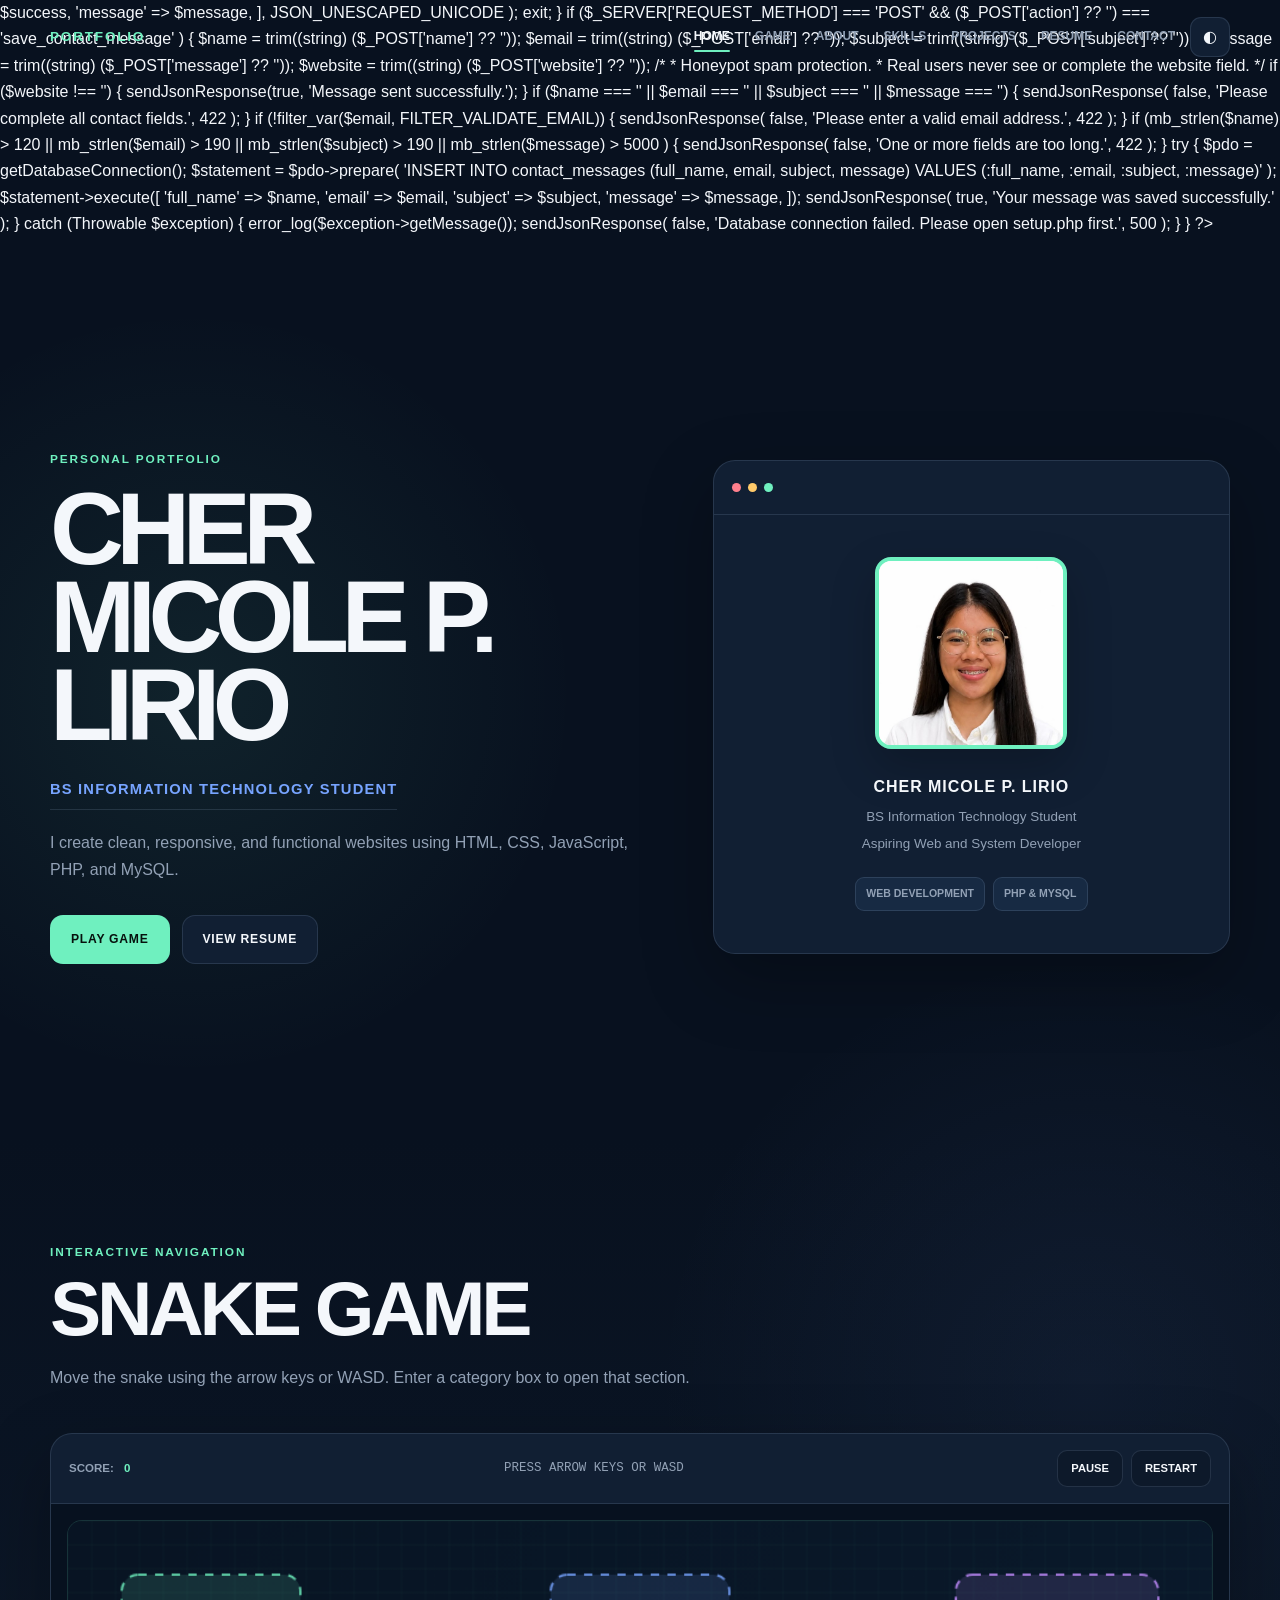
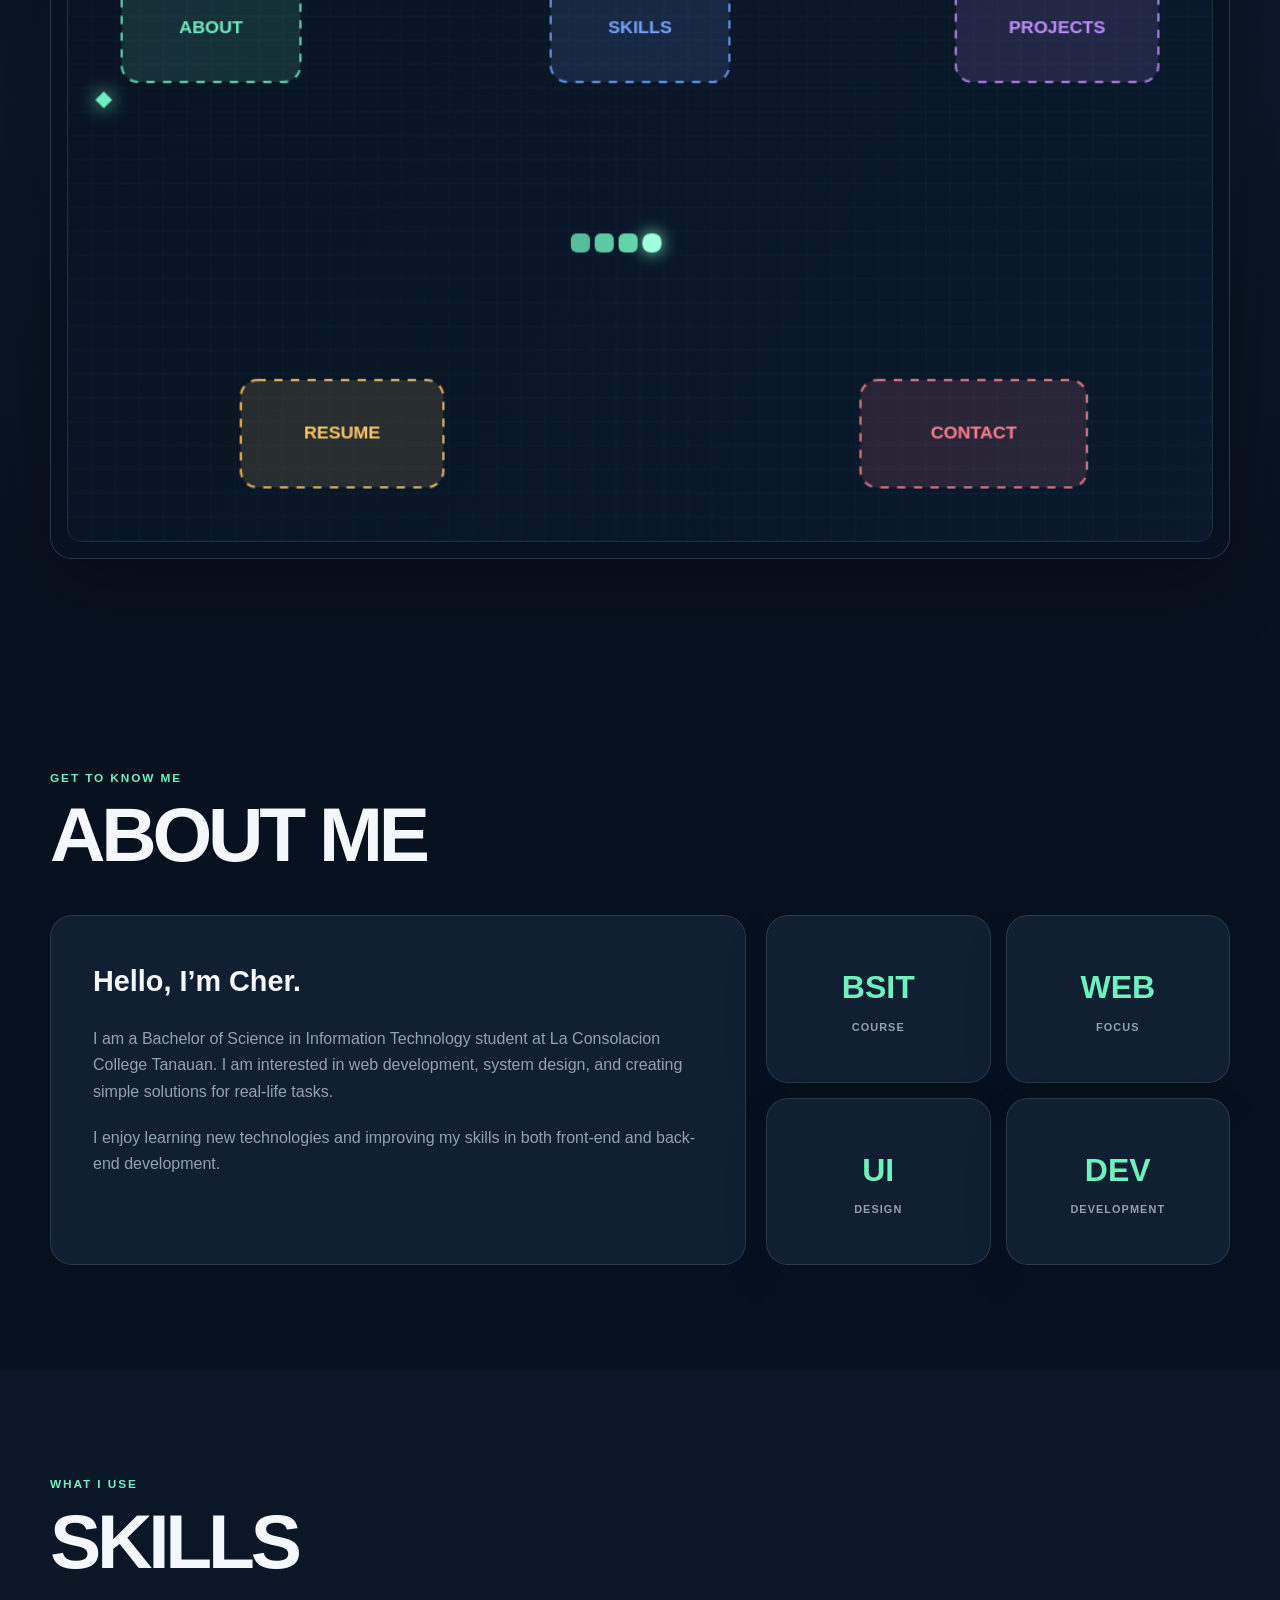
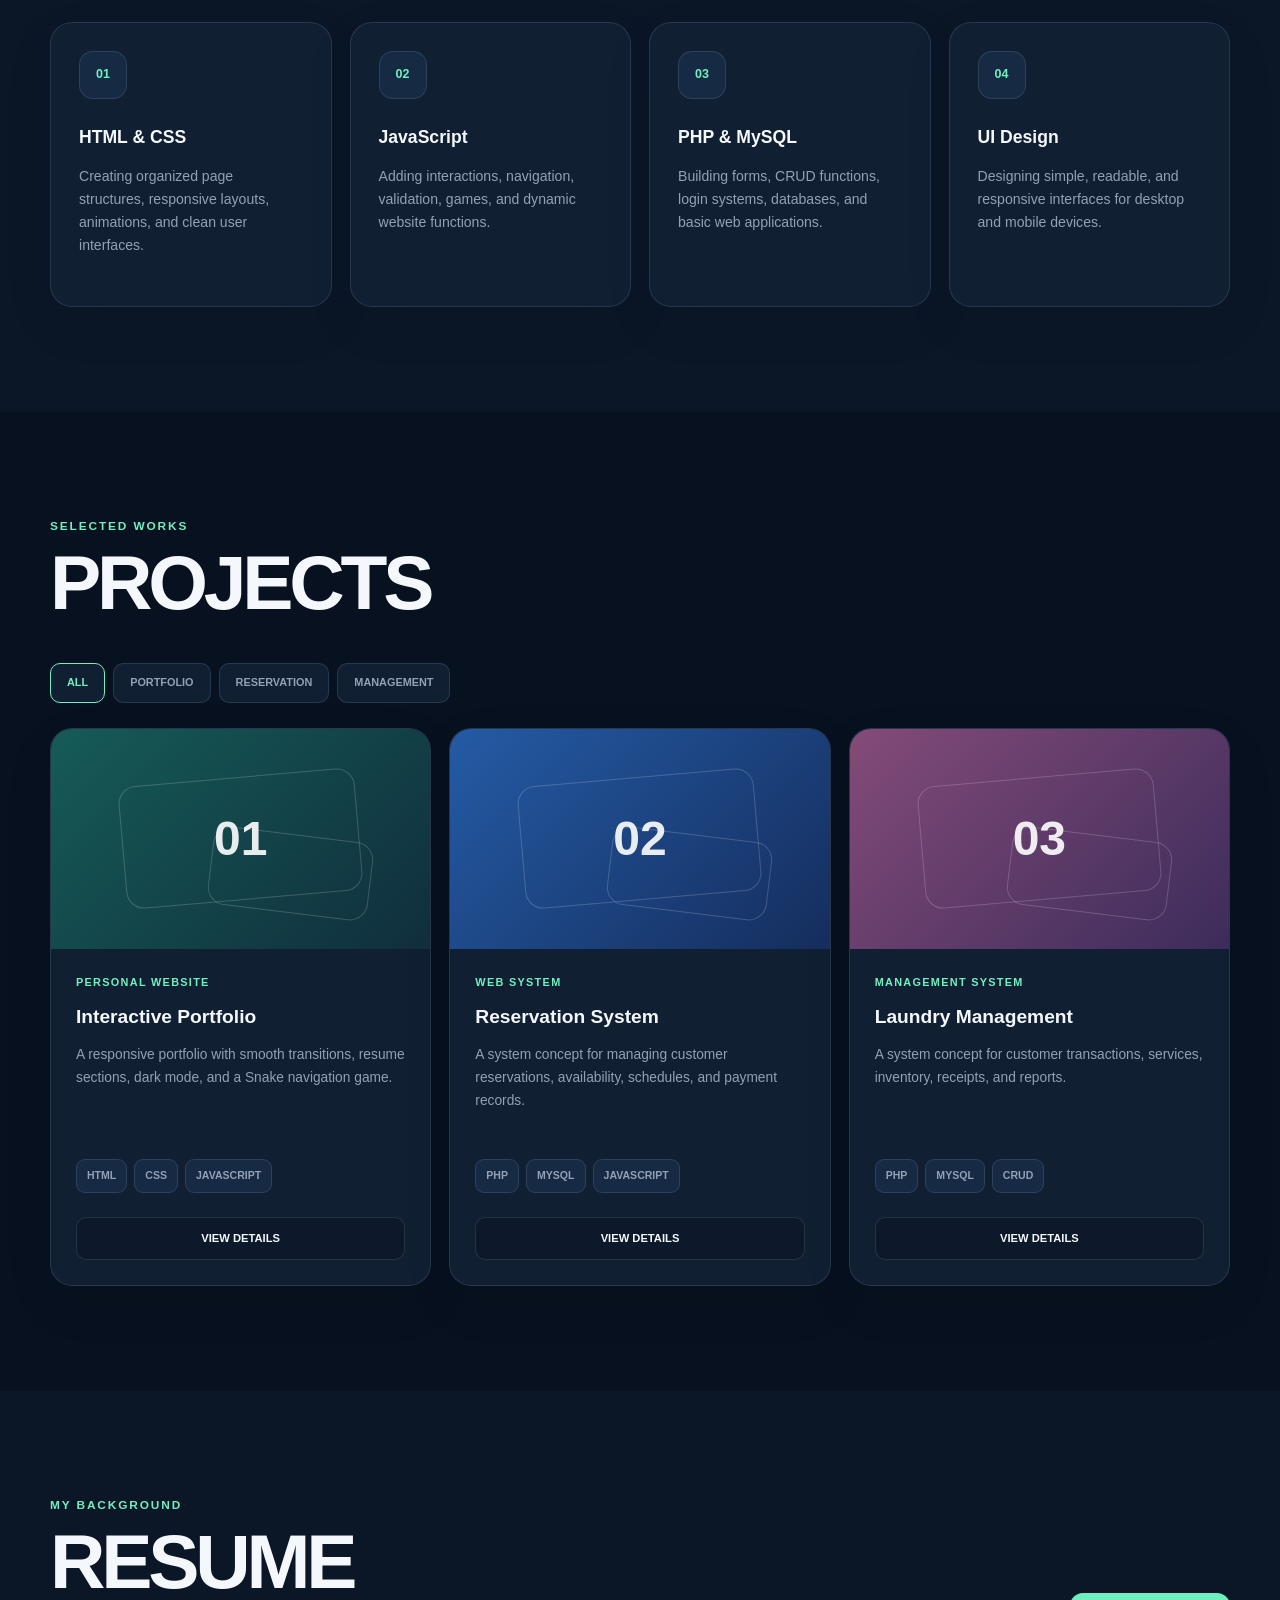
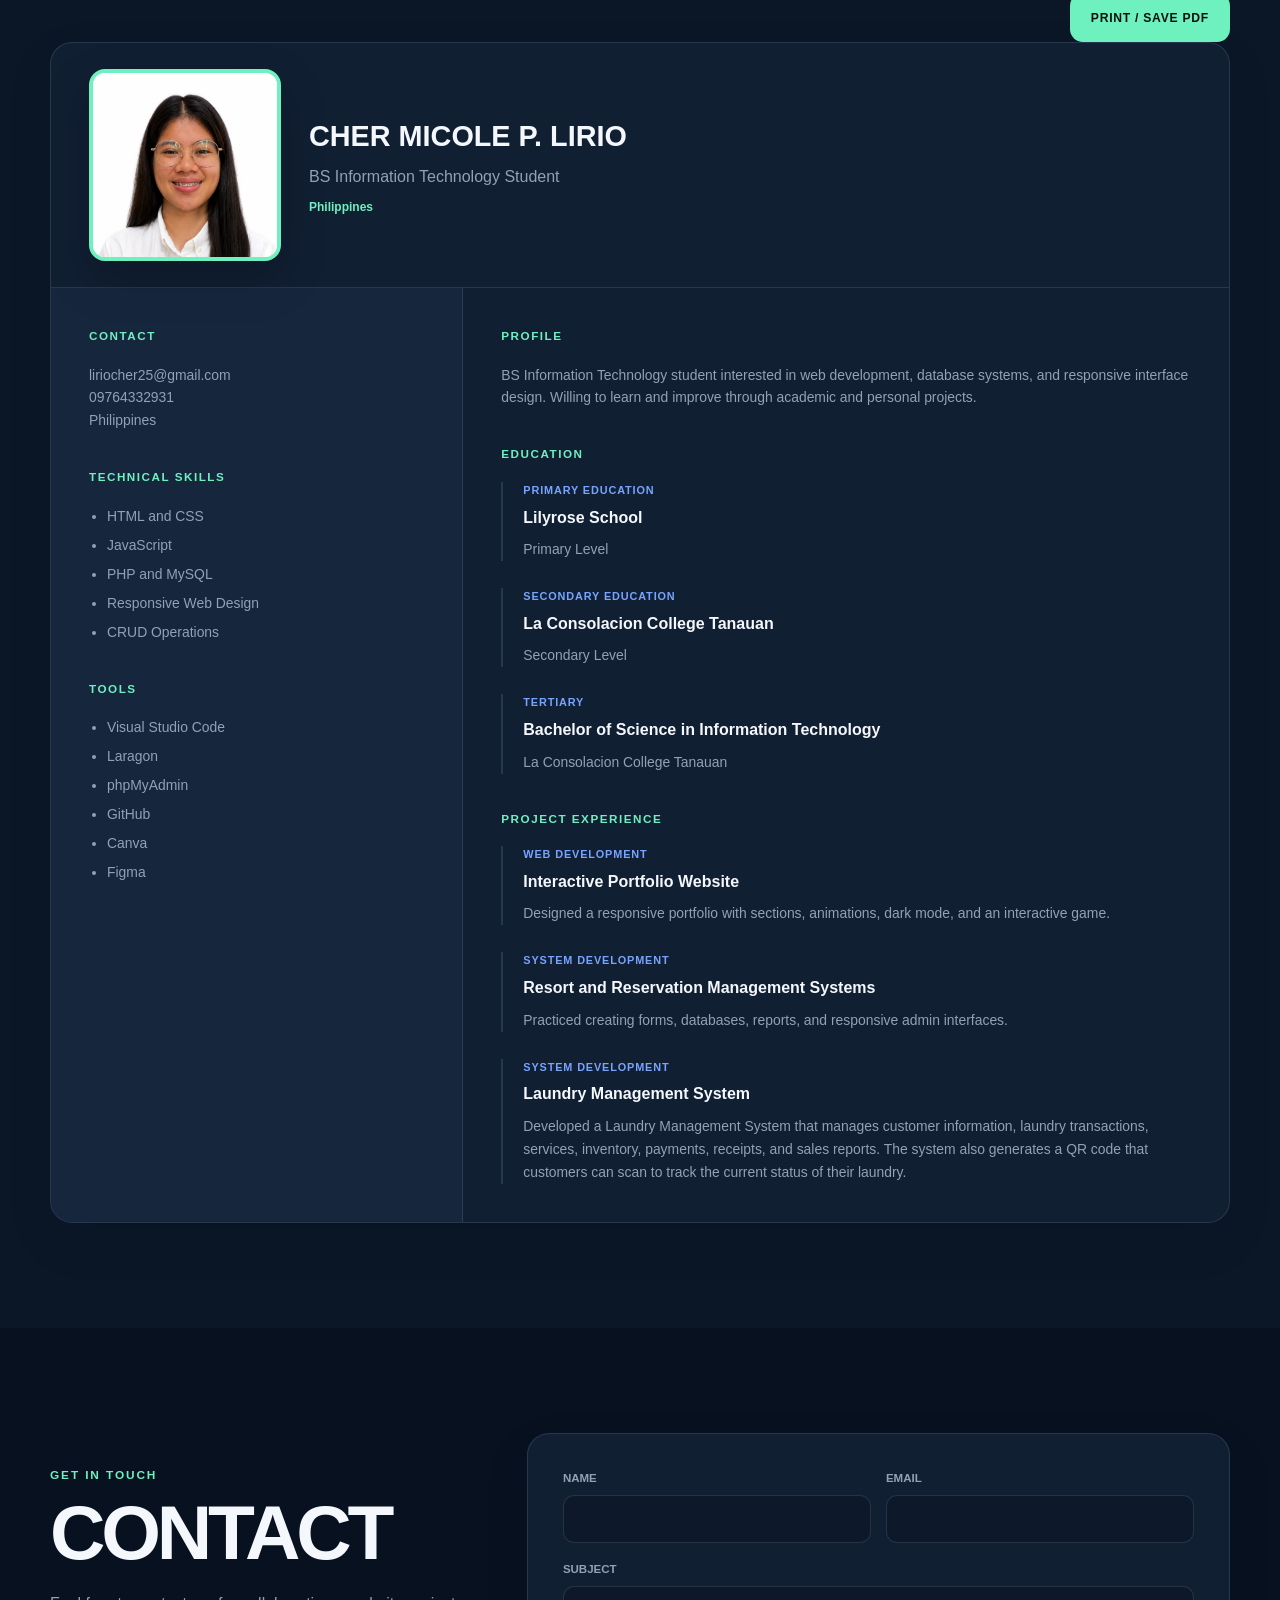
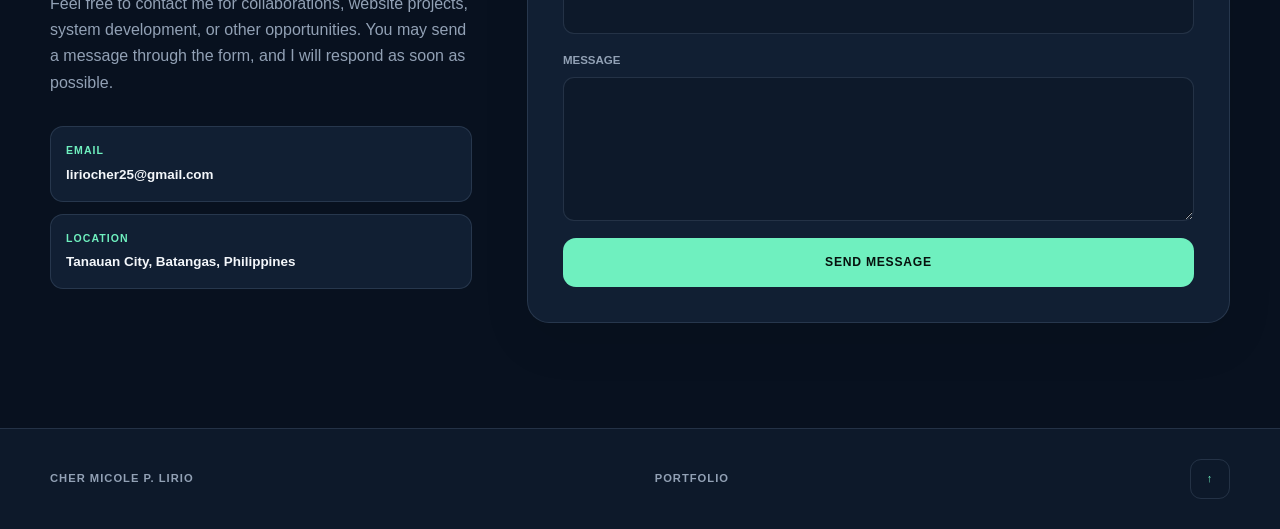
==== cher_portfolio_laragon_database/index.html @ 3a201e24 "Rename index.php to index.html" ====
<?php
declare(strict_types=1);

require_once __DIR__ . '/db.php';

function sendJsonResponse(
    bool $success,
    string $message,
    int $statusCode = 200
): never {
    http_response_code($statusCode);
    header('Content-Type: application/json; charset=utf-8');

    echo json_encode(
        [
            'success' => $success,
            'message' => $message,
        ],
        JSON_UNESCAPED_UNICODE
    );

    exit;
}

if ($_SERVER['REQUEST_METHOD'] === 'POST'
    && ($_POST['action'] ?? '') === 'save_contact_message'
) {
    $name = trim((string) ($_POST['name'] ?? ''));
    $email = trim((string) ($_POST['email'] ?? ''));
    $subject = trim((string) ($_POST['subject'] ?? ''));
    $message = trim((string) ($_POST['message'] ?? ''));
    $website = trim((string) ($_POST['website'] ?? ''));

    /*
     * Honeypot spam protection.
     * Real users never see or complete the website field.
     */
    if ($website !== '') {
        sendJsonResponse(true, 'Message sent successfully.');
    }

    if ($name === '' || $email === '' || $subject === '' || $message === '') {
        sendJsonResponse(
            false,
            'Please complete all contact fields.',
            422
        );
    }

    if (!filter_var($email, FILTER_VALIDATE_EMAIL)) {
        sendJsonResponse(
            false,
            'Please enter a valid email address.',
            422
        );
    }

    if (mb_strlen($name) > 120
        || mb_strlen($email) > 190
        || mb_strlen($subject) > 190
        || mb_strlen($message) > 5000
    ) {
        sendJsonResponse(
            false,
            'One or more fields are too long.',
            422
        );
    }

    try {
        $pdo = getDatabaseConnection();

        $statement = $pdo->prepare(
            'INSERT INTO contact_messages
                (full_name, email, subject, message)
             VALUES
                (:full_name, :email, :subject, :message)'
        );

        $statement->execute([
            'full_name' => $name,
            'email'     => $email,
            'subject'   => $subject,
            'message'   => $message,
        ]);

        sendJsonResponse(
            true,
            'Your message was saved successfully.'
        );
    } catch (Throwable $exception) {
        error_log($exception->getMessage());

        sendJsonResponse(
            false,
            'Database connection failed. Please open setup.php first.',
            500
        );
    }
}
?>
<!DOCTYPE html>
<html lang="en">
<head>
    <meta charset="UTF-8">
    <meta name="viewport" content="width=device-width, initial-scale=1.0">
    <meta name="description" content="Portfolio of Cher Micole P. Lirio, BS Information Technology student.">
    <title>Cher Micole P. Lirio | Portfolio</title>

    <link rel="stylesheet" href="style.css">
    <script src="script.js" defer></script>

    <style>
        /* =====================================================
           RESUME PREVIEW MODAL AND ONE-PAGE PDF PRINTING
           Added without removing the user's existing design.
           ===================================================== */

        .resume-pdf-modal {
            position: fixed;
            z-index: 99999;
            inset: 0;
            display: grid;
            padding: 20px;
            place-items: center;
            opacity: 0;
            visibility: hidden;
            pointer-events: none;
            transition: opacity 0.25s ease, visibility 0.25s ease;
        }

        .resume-pdf-modal.open {
            opacity: 1;
            visibility: visible;
            pointer-events: auto;
        }

        .resume-pdf-backdrop {
            position: absolute;
            inset: 0;
            background: rgba(2, 8, 15, 0.86);
            backdrop-filter: blur(12px);
        }

        .resume-pdf-dialog {
            position: relative;
            z-index: 1;
            display: grid;
            width: min(1180px, 100%);
            max-height: calc(100vh - 40px);
            overflow: hidden;
            border: 1px solid var(--border, rgba(165, 193, 224, 0.15));
            border-radius: 24px;
            background: var(--background-two, #0d192a);
            box-shadow: 0 30px 90px rgba(0, 0, 0, 0.42);
            grid-template-rows: auto 1fr;
        }

        .resume-pdf-toolbar {
            display: flex;
            align-items: center;
            justify-content: space-between;
            gap: 24px;
            padding: 20px 22px;
            border-bottom: 1px solid var(--border, rgba(165, 193, 224, 0.15));
            background: var(--card, #111f33);
        }

        .resume-pdf-toolbar h2 {
            margin: 4px 0 0;
            font-size: 1.35rem;
            letter-spacing: -0.03em;
        }

        .resume-pdf-toolbar-description {
            display: block;
            margin-top: 5px;
            color: var(--muted, #92a1b5);
            font-size: 0.78rem;
        }

        .resume-pdf-actions {
            display: flex;
            flex: 0 0 auto;
            gap: 10px;
        }

        .resume-pdf-actions .button {
            width: auto;
        }

        .resume-pdf-scroll {
            overflow: auto;
            padding: 30px;
            background:
                linear-gradient(rgba(20, 32, 48, 0.06) 1px, transparent 1px),
                linear-gradient(90deg, rgba(20, 32, 48, 0.06) 1px, transparent 1px),
                #cfd4db;
            background-size: 22px 22px;
        }

        .resume-pdf-paper {
            width: min(100%, 210mm);
            min-height: 297mm;
            margin: 0 auto;
            background: #ffffff;
            box-shadow: 0 25px 75px rgba(0, 0, 0, 0.27);
        }

        /* Styled A4 resume inside the modal */
        .resume-pdf-paper .resume-template {
            width: 100%;
            min-height: 297mm;
            overflow: hidden;
            border: 0;
            border-radius: 0;
            background: #ffffff;
            color: #172033;
            box-shadow: none;
        }

        .resume-pdf-paper .resume-template,
        .resume-pdf-paper .resume-template * {
            box-sizing: border-box;
        }

        .resume-pdf-paper .resume-top {
            background:
                linear-gradient(110deg, rgba(19, 132, 95, 0.11), transparent 62%),
                #ffffff;
        }

        .resume-pdf-paper .resume-top h3,
        .resume-pdf-paper .resume-item h5 {
            color: #172033;
        }

        .resume-pdf-paper .resume-top p,
        .resume-pdf-paper .resume-block p,
        .resume-pdf-paper .resume-block li {
            color: #526176;
        }

        .resume-pdf-paper .resume-top span,
        .resume-pdf-paper .resume-block h4 {
            color: #117755;
        }

        .resume-pdf-paper .resume-label {
            color: #356ed2 !important;
        }

        .resume-pdf-paper .resume-columns > aside {
            background: #eef4f1;
        }

        .resume-pdf-paper .resume-photo {
            border-color: #15966c;
        }

        @media (max-width: 760px) {
            .resume-pdf-modal {
                padding: 10px;
            }

            .resume-pdf-dialog {
                max-height: calc(100vh - 20px);
                border-radius: 17px;
            }

            .resume-pdf-toolbar {
                align-items: stretch;
                flex-direction: column;
                padding: 17px;
            }

            .resume-pdf-actions {
                display: grid;
                grid-template-columns: 1fr;
            }

            .resume-pdf-actions .button {
                width: 100%;
            }

            .resume-pdf-scroll {
                padding: 12px;
            }

            .resume-pdf-paper {
                width: 210mm;
                transform: scale(0.55);
                transform-origin: top left;
                margin-bottom: calc(-297mm * 0.45);
            }
        }

        /* Chrome/Edge PDF page setup */
        @page {
            size: A4 portrait;
            margin: 0;
        }

        @media print {
            html,
            body {
                width: 210mm !important;
                height: 297mm !important;
                min-height: 297mm !important;
                margin: 0 !important;
                padding: 0 !important;
                overflow: hidden !important;
                background: #ffffff !important;
            }

            body {
                -webkit-print-color-adjust: exact !important;
                print-color-adjust: exact !important;
            }

            /*
             * display:none removes the website from the print layout.
             * This prevents the previous 9 blank pages.
             */
            body > *:not(#resumePdfModal) {
                display: none !important;
            }

            #resumePdfModal,
            #resumePdfModal * {
                visibility: visible !important;
            }

            #resumePdfModal {
                position: static !important;
                display: block !important;
                width: 210mm !important;
                height: 297mm !important;
                margin: 0 !important;
                padding: 0 !important;
                opacity: 1 !important;
                visibility: visible !important;
                pointer-events: auto !important;
                background: #ffffff !important;
            }

            .resume-pdf-backdrop,
            .resume-pdf-toolbar {
                display: none !important;
            }

            .resume-pdf-dialog,
            .resume-pdf-scroll,
            .resume-pdf-paper {
                position: static !important;
                display: block !important;
                width: 210mm !important;
                min-width: 210mm !important;
                max-width: 210mm !important;
                height: 297mm !important;
                min-height: 297mm !important;
                max-height: 297mm !important;
                margin: 0 !important;
                padding: 0 !important;
                overflow: hidden !important;
                border: 0 !important;
                border-radius: 0 !important;
                background: #ffffff !important;
                box-shadow: none !important;
                transform: none !important;
            }

            #resumePdfPaper .resume-template {
                display: block !important;
                width: 210mm !important;
                height: 297mm !important;
                min-height: 297mm !important;
                margin: 0 !important;
                padding: 0 !important;
                overflow: hidden !important;
                border: 0 !important;
                border-radius: 0 !important;
                background: #ffffff !important;
                color: #172033 !important;
                box-shadow: none !important;
                page-break-after: avoid !important;
                page-break-before: avoid !important;
                page-break-inside: avoid !important;
                break-after: avoid-page !important;
                break-before: avoid-page !important;
                break-inside: avoid-page !important;
            }

            #resumePdfPaper .resume-top {
                min-height: 54mm !important;
                gap: 7mm !important;
                padding: 6mm 8mm !important;
                border-bottom: 1px solid #d9e0e7 !important;
                background:
                    linear-gradient(110deg, rgba(19, 132, 95, 0.11), transparent 62%),
                    #ffffff !important;
                page-break-inside: avoid !important;
                break-inside: avoid-page !important;
            }

            #resumePdfPaper .resume-photo {
                width: 2in !important;
                height: 2in !important;
                min-width: 2in !important;
                min-height: 2in !important;
                max-width: 2in !important;
                max-height: 2in !important;
                overflow: hidden !important;
                border: 2px solid #15966c !important;
                border-radius: 4mm !important;
                box-shadow: none !important;
            }

            #resumePdfPaper .resume-photo img {
                display: block !important;
                width: 100% !important;
                height: 100% !important;
                object-fit: cover !important;
                object-position: center !important;
            }

            #resumePdfPaper .resume-top h3 {
                margin: 0 !important;
                color: #172033 !important;
                font-size: 17pt !important;
                line-height: 1.05 !important;
            }

            #resumePdfPaper .resume-top p {
                margin-top: 1.5mm !important;
                color: #526176 !important;
                font-size: 9pt !important;
                line-height: 1.25 !important;
            }

            #resumePdfPaper .resume-top span {
                margin-top: 1.5mm !important;
                color: #117755 !important;
                font-size: 7.5pt !important;
            }

            #resumePdfPaper .resume-columns {
                display: grid !important;
                height: 243mm !important;
                grid-template-columns: 34% 66% !important;
                page-break-inside: avoid !important;
                break-inside: avoid-page !important;
            }

            #resumePdfPaper .resume-columns > aside,
            #resumePdfPaper .resume-main {
                height: 243mm !important;
                padding: 5.5mm !important;
                overflow: hidden !important;
            }

            #resumePdfPaper .resume-columns > aside {
                border-right: 1px solid #d9e0e7 !important;
                background: #eef4f1 !important;
            }

            #resumePdfPaper .resume-block {
                margin: 0 !important;
                page-break-inside: avoid !important;
                break-inside: avoid-page !important;
            }

            #resumePdfPaper .resume-block + .resume-block {
                margin-top: 4.2mm !important;
            }

            #resumePdfPaper .resume-block h4 {
                margin: 0 0 2mm !important;
                color: #117755 !important;
                font-size: 7.4pt !important;
                line-height: 1.1 !important;
                letter-spacing: 0.10em !important;
            }

            #resumePdfPaper .resume-block p,
            #resumePdfPaper .resume-block li {
                color: #526176 !important;
                font-size: 7.4pt !important;
                line-height: 1.28 !important;
            }

            #resumePdfPaper .resume-block ul {
                margin: 0 !important;
                padding-left: 4mm !important;
            }

            #resumePdfPaper .resume-block li + li {
                margin-top: 0.7mm !important;
            }

            #resumePdfPaper .resume-item {
                margin: 0 !important;
                padding-left: 3.5mm !important;
                border-left: 1.5px solid #cfd7df !important;
                page-break-inside: avoid !important;
                break-inside: avoid-page !important;
            }

            #resumePdfPaper .resume-item + .resume-item {
                margin-top: 2.7mm !important;
            }

            #resumePdfPaper .resume-label {
                margin: 0 !important;
                color: #356ed2 !important;
                font-size: 6.6pt !important;
                font-weight: 900 !important;
                line-height: 1.15 !important;
            }

            #resumePdfPaper .resume-item h5 {
                margin: 0.7mm 0 0 !important;
                color: #172033 !important;
                font-size: 8.3pt !important;
                line-height: 1.2 !important;
            }

            #resumePdfPaper .resume-item h5 + p {
                margin-top: 0.7mm !important;
            }
        }
    </style>

</head>
<body>
    <header class="header" id="header">
        <nav class="nav container">
            <a href="#home" class="logo">PORTFOLIO</a>

            <button class="menu-button" id="menuButton" type="button" aria-label="Open menu">
                <span></span>
                <span></span>
                <span></span>
            </button>

            <div class="nav-links" id="navLinks">
                <a href="#home" class="active">HOME</a>
                <a href="#game">GAME</a>
                <a href="#about">ABOUT</a>
                <a href="#skills">SKILLS</a>
                <a href="#projects">PROJECTS</a>
                <a href="#resume">RESUME</a>
                <a href="#contact">CONTACT</a>

                <button class="theme-button" id="themeButton" type="button" aria-label="Change theme">
                    ◐
                </button>
            </div>
        </nav>
    </header>

    <main>
        <section class="hero section" id="home">
            <div class="container hero-grid">
                <div class="hero-content reveal">
                    <p class="small-label">PERSONAL PORTFOLIO</p>

                    <h1>CHER<br> MICOLE P.<br> LIRIO</h1>

                    <p class="hero-title">BS INFORMATION TECHNOLOGY STUDENT</p>

                    <p class="hero-description">
                        I create clean, responsive, and functional websites using
                        HTML, CSS, JavaScript, PHP, and MySQL.
                    </p>

                    <div class="hero-buttons">
                        <a href="#game" class="button primary-button">PLAY GAME</a>
                        <a href="#resume" class="button outline-button">VIEW RESUME</a>
                    </div>
                </div>

                <div class="profile-card reveal">
                    <div class="profile-card-top">
                        <span></span>
                        <span></span>
                        <span></span>
                    </div>

                    <div class="profile-card-body">
                        <div class="profile-photo-frame">
                            <img
                                src="[data-uri]"
                                alt="Cher Micole P. Lirio"
                                class="profile-photo">
                        </div>

                        <div class="profile-card-info">
                            <p class="profile-name">CHER MICOLE P. LIRIO</p>
                            <p>BS Information Technology Student</p>
                            <p>Aspiring Web and System Developer</p>

                            <div class="profile-tags">
                                <span>WEB DEVELOPMENT</span>
                                <span>PHP &amp; MYSQL</span>
                            </div>
                        </div>
                    </div>
                </div>
            </div>
        </section>

        <section class="section game-section" id="game">
            <div class="container">
                <div class="section-heading reveal">
                    <p class="small-label">INTERACTIVE NAVIGATION</p>
                    <h2>SNAKE GAME</h2>
                    <p class="section-description">
                        Move the snake using the arrow keys or WASD. Enter a category
                        box to open that section.
                    </p>
                </div>

                <div class="game-box reveal">
                    <div class="game-top">
                        <div class="score-box">
                            SCORE:
                            <strong id="score">0</strong>
                        </div>

                        <div id="gameMessage">PRESS ARROW KEYS OR WASD</div>

                        <div class="game-actions">
                            <button id="pauseButton" type="button">PAUSE</button>
                            <button id="restartButton" type="button">RESTART</button>
                        </div>
                    </div>

                    <div class="canvas-holder">
                        <canvas id="snakeCanvas" width="960" height="520"></canvas>
                    </div>

                    <div class="mobile-controls">
                        <button data-direction="up" type="button">▲</button>

                        <div>
                            <button data-direction="left" type="button">◀</button>
                            <button id="mobilePause" type="button">●</button>
                            <button data-direction="right" type="button">▶</button>
                        </div>

                        <button data-direction="down" type="button">▼</button>
                    </div>
                </div>
            </div>
        </section>

        <section class="section" id="about">
            <div class="container">
                <div class="section-heading reveal">
                    <p class="small-label">GET TO KNOW ME</p>
                    <h2>ABOUT ME</h2>
                </div>

                <div class="about-layout">
                    <article class="about-card reveal">
                        <h3>Hello, I’m Cher.</h3>

                        <p>
                            I am a Bachelor of Science in Information Technology student
                            at La Consolacion College Tanauan. I am interested in web
                            development, system design, and creating simple solutions for
                            real-life tasks.
                        </p>

                        <p>
                            I enjoy learning new technologies and improving my skills in
                            both front-end and back-end development.
                        </p>
                    </article>

                    <div class="about-grid reveal">
                        <article class="info-card">
                            <strong>BSIT</strong>
                            <span>COURSE</span>
                        </article>

                        <article class="info-card">
                            <strong>WEB</strong>
                            <span>FOCUS</span>
                        </article>

                        <article class="info-card">
                            <strong>UI</strong>
                            <span>DESIGN</span>
                        </article>

                        <article class="info-card">
                            <strong>DEV</strong>
                            <span>DEVELOPMENT</span>
                        </article>
                    </div>
                </div>
            </div>
        </section>

        <section class="section alternate-section" id="skills">
            <div class="container">
                <div class="section-heading reveal">
                    <p class="small-label">WHAT I USE</p>
                    <h2>SKILLS</h2>
                </div>

                <div class="skills-grid">
                    <article class="skill-card reveal">
                        <div class="skill-number">01</div>
                        <h3>HTML & CSS</h3>
                        <p>
                            Creating organized page structures, responsive layouts,
                            animations, and clean user interfaces.
                        </p>
                    </article>

                    <article class="skill-card reveal">
                        <div class="skill-number">02</div>
                        <h3>JavaScript</h3>
                        <p>
                            Adding interactions, navigation, validation, games,
                            and dynamic website functions.
                        </p>
                    </article>

                    <article class="skill-card reveal">
                        <div class="skill-number">03</div>
                        <h3>PHP & MySQL</h3>
                        <p>
                            Building forms, CRUD functions, login systems,
                            databases, and basic web applications.
                        </p>
                    </article>

                    <article class="skill-card reveal">
                        <div class="skill-number">04</div>
                        <h3>UI Design</h3>
                        <p>
                            Designing simple, readable, and responsive interfaces
                            for desktop and mobile devices.
                        </p>
                    </article>
                </div>
            </div>
        </section>

        <section class="section" id="projects">
            <div class="container">
                <div class="section-heading reveal">
                    <p class="small-label">SELECTED WORKS</p>
                    <h2>PROJECTS</h2>
                </div>

                <div class="project-filters reveal">
                    <button class="filter active" data-filter="all" type="button">ALL</button>
                    <button class="filter" data-filter="one" type="button">PORTFOLIO</button>
                    <button class="filter" data-filter="two" type="button">RESERVATION</button>
                    <button class="filter" data-filter="three" type="button">MANAGEMENT</button>
                </div>

                <div class="project-grid">
                    <article class="project-card reveal" data-category="one">
                        <div class="project-image project-one">
                            <span>01</span>
                        </div>

                        <div class="project-body">
                            <p class="project-type">PERSONAL WEBSITE</p>
                            <h3>Interactive Portfolio</h3>
                            <p>
                                A responsive portfolio with smooth transitions,
                                resume sections, dark mode, and a Snake navigation game.
                            </p>

                            <div class="project-tools">
                                <span>HTML</span>
                                <span>CSS</span>
                                <span>JAVASCRIPT</span>
                            </div>

                            <button class="project-open" data-project="1" type="button">
                                VIEW DETAILS
                            </button>
                        </div>
                    </article>

                    <article class="project-card reveal" data-category="two">
                        <div class="project-image project-two">
                            <span>02</span>
                        </div>

                        <div class="project-body">
                            <p class="project-type">WEB SYSTEM</p>
                            <h3>Reservation System</h3>
                            <p>
                                A system concept for managing customer reservations,
                                availability, schedules, and payment records.
                            </p>

                            <div class="project-tools">
                                <span>PHP</span>
                                <span>MYSQL</span>
                                <span>JAVASCRIPT</span>
                            </div>

                            <button class="project-open" data-project="2" type="button">
                                VIEW DETAILS
                            </button>
                        </div>
                    </article>

                    <article class="project-card reveal" data-category="three">
                        <div class="project-image project-three">
                            <span>03</span>
                        </div>

                        <div class="project-body">
                            <p class="project-type">MANAGEMENT SYSTEM</p>
                            <h3>Laundry Management</h3>
                            <p>
                                A system concept for customer transactions,
                                services, inventory, receipts, and reports.
                            </p>

                            <div class="project-tools">
                                <span>PHP</span>
                                <span>MYSQL</span>
                                <span>CRUD</span>
                            </div>

                            <button class="project-open" data-project="3" type="button">
                                VIEW DETAILS
                            </button>
                        </div>
                    </article>
                </div>
            </div>
        </section>

        <section class="section alternate-section" id="resume">
            <div class="container">
                <div class="resume-heading reveal">
                    <div class="section-heading">
                        <p class="small-label">MY BACKGROUND</p>
                        <h2>RESUME</h2>
                    </div>

                    <button class="button primary-button" id="printResume" type="button">
                        PRINT / SAVE PDF
                    </button>
                </div>

                <article class="resume-template reveal" id="resumeTemplate">
                    <div class="resume-top">
                        <div class="resume-photo">
                            <img
                                src="[data-uri]"
                                alt="Cher Micole P. Lirio">
                        </div>

                        <div>
                            <h3>CHER MICOLE P. LIRIO</h3>
                            <p>BS Information Technology Student</p>
                            <span>Philippines</span>
                        </div>
                    </div>

                    <div class="resume-columns">
                        <aside>
                            <div class="resume-block">
                                <h4>CONTACT</h4>
                                <p>liriocher25@gmail.com</p>
                                <p>09764332931</p>
                                <p>Philippines</p>
                            </div>

                            <div class="resume-block">
                                <h4>TECHNICAL SKILLS</h4>
                                <ul>
                                    <li>HTML and CSS</li>
                                    <li>JavaScript</li>
                                    <li>PHP and MySQL</li>
                                    <li>Responsive Web Design</li>
                                    <li>CRUD Operations</li>
                                </ul>
                            </div>

                            <div class="resume-block">
                                <h4>TOOLS</h4>
                                <ul>
                                    <li>Visual Studio Code</li>
                                    <li>Laragon</li>
                                    <li>phpMyAdmin</li>
                                    <li>GitHub</li>
                                    <li>Canva</li>
                                    <li>Figma</li>
                                </ul>
                            </div>
                        </aside>

                        <div class="resume-main">
                            <div class="resume-block">
                                <h4>PROFILE</h4>
                                <p>
                                    BS Information Technology student interested in
                                    web development, database systems, and responsive
                                    interface design. Willing to learn and improve through
                                    academic and personal projects.
                                </p>
                            </div>

                            <div class="resume-block">
                                <h4>EDUCATION</h4>

                                <div class="resume-item">
                                    <p class="resume-label">PRIMARY EDUCATION</p>
                                    <h5>Lilyrose School</h5>
                                    <p>Primary Level</p>
                                </div>

                                <div class="resume-item">
                                    <p class="resume-label">SECONDARY EDUCATION</p>
                                    <h5>La Consolacion College Tanauan</h5>
                                    <p>Secondary Level</p>
                                </div>

                                <div class="resume-item">
                                    <p class="resume-label">TERTIARY</p>
                                    <h5>Bachelor of Science in Information Technology</h5>
                                    <p>La Consolacion College Tanauan</p>
                                </div>

                                
                            </div>

                            <div class="resume-block">
                                <h4>PROJECT EXPERIENCE</h4>

                                <div class="resume-item">
                                    <p class="resume-label">WEB DEVELOPMENT</p>
                                    <h5>Interactive Portfolio Website</h5>
                                    <p>
                                        Designed a responsive portfolio with sections,
                                        animations, dark mode, and an interactive game.
                                    </p>
                                </div>

                                <div class="resume-item">
                                    <p class="resume-label">SYSTEM DEVELOPMENT</p>
                                    <h5>Resort and Reservation Management Systems</h5>
                                    <p>
                                        Practiced creating forms, databases,
                                        reports, and responsive admin interfaces.
                                    </p>
                                </div>

                                <div class="resume-item">
                                    <p class="resume-label">SYSTEM DEVELOPMENT</p>
                                    <h5>Laundry Management System</h5>
                                    <p>
                                        Developed a Laundry Management System that manages
                                        customer information, laundry transactions, services,
                                        inventory, payments, receipts, and sales reports. The
                                        system also generates a QR code that customers can scan
                                        to track the current status of their laundry.
                                    </p>
                                </div>
                            </div>
                        </div>
                    </div>
                </article>
            </div>
        </section>

        <section class="section" id="contact">
            <div class="container contact-layout">
                <div class="contact-information reveal">
                    <p class="small-label">GET IN TOUCH</p>
                    <h2>CONTACT</h2>

                    <p>
                        Feel free to contact me for collaborations, website projects, system development, or other opportunities. 
                        You may send a message through the form, and I will respond as soon as possible.
                    </p>

                    <div class="contact-details">
                        <div>
                            <span>EMAIL</span>
                            <strong>liriocher25@gmail.com</strong>
                        </div>

                        <div>
                            <span>LOCATION</span>
                            <strong>Tanauan City, Batangas, Philippines</strong>
                        </div>
                    </div>
                </div>

                <form
                    class="contact-form reveal"
                    id="contactForm"
                    method="post"
                    action="index.php#contact">

                    <input
                        type="hidden"
                        name="action"
                        value="save_contact_message">

                    <div
                        aria-hidden="true"
                        style="position:absolute;left:-9999px;width:1px;height:1px;overflow:hidden;">
                        <label>
                            WEBSITE
                            <input
                                type="text"
                                name="website"
                                tabindex="-1"
                                autocomplete="off">
                        </label>
                    </div>

                    <div class="form-row">
                        <label>
                            NAME
                            <input
                                type="text"
                                id="contactName"
                                name="name"
                                maxlength="120"
                                autocomplete="name"
                                required>
                        </label>

                        <label>
                            EMAIL
                            <input
                                type="email"
                                id="contactEmail"
                                name="email"
                                maxlength="190"
                                autocomplete="email"
                                required>
                        </label>
                    </div>

                    <label>
                        SUBJECT
                        <input
                            type="text"
                            id="contactSubject"
                            name="subject"
                            maxlength="190"
                            required>
                    </label>

                    <label>
                        MESSAGE
                        <textarea
                            id="contactMessage"
                            name="message"
                            rows="6"
                            maxlength="5000"
                            required></textarea>
                    </label>

                    <button
                        class="button primary-button"
                        id="contactSubmitButton"
                        type="submit">
                        SEND MESSAGE
                    </button>
                </form>
            </div>
        </section>
    </main>

    <footer class="footer">
        <div class="container footer-content">
            <span>CHER MICOLE P. LIRIO</span>
            <span>PORTFOLIO</span>
            <a href="#home">↑</a>
        </div>
    </footer>


    <div class="resume-pdf-modal" id="resumePdfModal" aria-hidden="true">
        <div class="resume-pdf-backdrop" data-close-resume-pdf></div>

        <section class="resume-pdf-dialog"
                 role="dialog"
                 aria-modal="true"
                 aria-labelledby="resumePdfTitle">

            <div class="resume-pdf-toolbar">
                <div>
                    <p class="small-label">RESUME PREVIEW</p>
                    <h2 id="resumePdfTitle">CHER MICOLE P. LIRIO</h2>
                    <span class="resume-pdf-toolbar-description">
                        Review your styled A4 resume before printing or saving it as PDF.
                    </span>
                </div>

                <div class="resume-pdf-actions">
                    <button class="button primary-button"
                            id="confirmResumePdf"
                            type="button">
                        PRINT / SAVE PDF
                    </button>

                    <button class="button outline-button"
                            data-close-resume-pdf
                            type="button">
                        CLOSE
                    </button>
                </div>
            </div>

            <div class="resume-pdf-scroll">
                <div class="resume-pdf-paper" id="resumePdfPaper"></div>
            </div>
        </section>
    </div>

    <div class="modal" id="projectModal" aria-hidden="true">
        <div class="modal-background" data-close-modal></div>

        <article class="modal-card">
            <button class="modal-close" data-close-modal type="button">×</button>

            <p class="small-label" id="modalLabel">PROJECT</p>
            <h2 id="modalTitle">PROJECT TITLE</h2>
            <p id="modalDescription"></p>

            <div class="modal-tools" id="modalTools"></div>
        </article>
    </div>

    <div class="toast" id="toast">READY</div>

    <script>
        document.addEventListener("DOMContentLoaded", function () {
            const originalPrintButton = document.getElementById("printResume");
            const resumeSource = document.getElementById("resumeTemplate");
            const resumeModal = document.getElementById("resumePdfModal");
            const resumePaper = document.getElementById("resumePdfPaper");
            const confirmPrintButton = document.getElementById("confirmResumePdf");
            const closeButtons = document.querySelectorAll("[data-close-resume-pdf]");

            if (!originalPrintButton || !resumeSource ||
                !resumeModal || !resumePaper || !confirmPrintButton) {
                return;
            }

            function buildResumePreview() {
                const clone = resumeSource.cloneNode(true);

                clone.removeAttribute("id");
                clone.classList.remove("reveal");
                clone.classList.add("resume-print-document");

                resumePaper.innerHTML = "";
                resumePaper.appendChild(clone);
            }

            function openResumeModal() {
                buildResumePreview();

                resumeModal.classList.add("open");
                resumeModal.setAttribute("aria-hidden", "false");
                document.body.classList.add("modal-open");

                window.setTimeout(function () {
                    confirmPrintButton.focus();
                }, 50);
            }

            function closeResumeModal() {
                resumeModal.classList.remove("open");
                resumeModal.setAttribute("aria-hidden", "true");
                document.body.classList.remove("modal-open");
            }

            /*
             * Capture mode runs before the old script.js click handler.
             * It prevents window.print() from opening before the modal.
             */
            originalPrintButton.addEventListener(
                "click",
                function (event) {
                    event.preventDefault();
                    event.stopPropagation();
                    event.stopImmediatePropagation();
                    openResumeModal();
                },
                true
            );

            confirmPrintButton.addEventListener("click", function () {
                buildResumePreview();

                window.requestAnimationFrame(function () {
                    window.print();
                });
            });

            closeButtons.forEach(function (button) {
                button.addEventListener("click", closeResumeModal);
            });

            document.addEventListener("keydown", function (event) {
                if (event.key === "Escape" &&
                    resumeModal.classList.contains("open")) {
                    closeResumeModal();
                }
            });

            window.addEventListener("beforeprint", buildResumePreview);

            window.addEventListener("afterprint", function () {
                /*
                 * Keep the modal open so the user can review again
                 * or save another PDF copy.
                 */
            });
        });
    </script>

</body>
</html>
---- cher_portfolio_laragon_database/style.css ----
/* ======================================================
   CHER MICOLE P. LIRIO - PORTFOLIO
   ====================================================== */

:root {
    --background: #08111f;
    --background-two: #0d192a;
    --card: #111f33;
    --card-light: #172a43;
    --text: #f4f7fb;
    --muted: #92a1b5;
    --primary: #6ff0bf;
    --secondary: #77a4ff;
    --purple: #c38dff;
    --yellow: #ffca6a;
    --pink: #ff7f8d;
    --border: rgba(165, 193, 224, 0.15);
    --shadow: 0 25px 70px rgba(0, 0, 0, 0.28);
    --radius: 22px;
    --container: 1180px;
    --header-height: 74px;
}

body.light-mode {
    --background: #f4f7fb;
    --background-two: #e9eff7;
    --card: #ffffff;
    --card-light: #eef3f9;
    --text: #122033;
    --muted: #66778d;
    --primary: #13845f;
    --secondary: #356ed2;
    --purple: #7544bc;
    --yellow: #996700;
    --pink: #c64b59;
    --border: rgba(30, 62, 95, 0.14);
    --shadow: 0 25px 70px rgba(34, 55, 80, 0.13);
}

* {
    box-sizing: border-box;
    margin: 0;
    padding: 0;
}

html {
    scroll-behavior: smooth;
    scroll-padding-top: calc(var(--header-height) + 20px);
}

body {
    min-height: 100vh;
    overflow-x: hidden;
    background:
        radial-gradient(circle at 15% 10%, rgba(111, 240, 191, 0.08), transparent 24rem),
        radial-gradient(circle at 85% 20%, rgba(119, 164, 255, 0.08), transparent 27rem),
        var(--background);
    color: var(--text);
    font-family: Arial, Helvetica, sans-serif;
    line-height: 1.65;
    transition: background 0.25s ease, color 0.25s ease;
}

body.menu-open,
body.modal-open {
    overflow: hidden;
}

button,
input,
textarea {
    font: inherit;
}

button,
a {
    -webkit-tap-highlight-color: transparent;
}

a {
    color: inherit;
    text-decoration: none;
}

button {
    color: inherit;
}

img,
canvas {
    display: block;
    max-width: 100%;
}

.container {
    width: min(calc(100% - 40px), var(--container));
    margin: 0 auto;
}

.section {
    position: relative;
    padding: 105px 0;
}

.alternate-section {
    background: color-mix(in srgb, var(--background-two) 72%, transparent);
}

.small-label {
    color: var(--primary);
    font-size: 0.74rem;
    font-weight: 900;
    letter-spacing: 0.16em;
}

.section-heading {
    max-width: 760px;
    margin-bottom: 42px;
}

.section-heading h2,
.contact-information h2 {
    margin-top: 8px;
    font-size: clamp(2.4rem, 6vw, 4.8rem);
    line-height: 1;
    letter-spacing: -0.055em;
}

.section-description {
    margin-top: 18px;
    color: var(--muted);
}

.reveal {
    opacity: 0;
    transform: translateY(25px);
    transition: opacity 0.7s ease, transform 0.7s ease;
}

.reveal.visible {
    opacity: 1;
    transform: none;
}

/* HEADER */
.header {
    position: fixed;
    z-index: 1000;
    top: 0;
    width: 100%;
    border-bottom: 1px solid transparent;
    transition: 0.25s ease;
}

.header.scrolled {
    border-color: var(--border);
    background: color-mix(in srgb, var(--background) 80%, transparent);
    backdrop-filter: blur(18px);
}

.nav {
    display: flex;
    min-height: var(--header-height);
    align-items: center;
    justify-content: space-between;
    gap: 25px;
}

.logo {
    color: var(--primary);
    font-size: 0.85rem;
    font-weight: 900;
    letter-spacing: 0.13em;
}

.nav-links {
    display: flex;
    align-items: center;
    gap: 5px;
}

.nav-links a {
    position: relative;
    padding: 10px;
    color: var(--muted);
    font-size: 0.75rem;
    font-weight: 800;
    transition: 0.2s ease;
}

.nav-links a:hover,
.nav-links a.active {
    color: var(--text);
}

.nav-links a::after {
    position: absolute;
    right: 10px;
    bottom: 5px;
    left: 10px;
    height: 2px;
    border-radius: 20px;
    background: var(--primary);
    content: "";
    transform: scaleX(0);
    transition: 0.2s ease;
}

.nav-links a:hover::after,
.nav-links a.active::after {
    transform: scaleX(1);
}

.theme-button,
.menu-button {
    border: 1px solid var(--border);
    background: var(--card);
    cursor: pointer;
}

.theme-button {
    display: grid;
    width: 40px;
    height: 40px;
    place-items: center;
    border-radius: 11px;
}

.menu-button {
    display: none;
    width: 44px;
    height: 44px;
    padding: 10px;
    border-radius: 11px;
}

.menu-button span {
    display: block;
    height: 2px;
    margin: 5px 0;
    border-radius: 10px;
    background: var(--text);
    transition: 0.2s ease;
}

.menu-button.active span:nth-child(1) {
    transform: translateY(7px) rotate(45deg);
}

.menu-button.active span:nth-child(2) {
    opacity: 0;
}

.menu-button.active span:nth-child(3) {
    transform: translateY(-7px) rotate(-45deg);
}

/* HERO */
.hero {
    display: grid;
    min-height: 100vh;
    padding-top: calc(var(--header-height) + 70px);
    place-items: center;
}

.hero-grid {
    display: grid;
    align-items: center;
    grid-template-columns: 1fr 0.88fr;
    gap: 75px;
}

.hero h1 {
    margin-top: 15px;
    font-size: clamp(4rem, 8vw, 7.8rem);
    line-height: 0.86;
    letter-spacing: -0.075em;
}

.hero-title {
    display: inline-block;
    margin-top: 28px;
    padding-bottom: 8px;
    border-bottom: 1px solid var(--border);
    color: var(--secondary);
    font-size: 0.92rem;
    font-weight: 900;
    letter-spacing: 0.08em;
}

.hero-description {
    max-width: 620px;
    margin-top: 20px;
    color: var(--muted);
    font-size: 1rem;
}

.hero-buttons {
    display: flex;
    flex-wrap: wrap;
    gap: 12px;
    margin-top: 32px;
}

.button {
    display: inline-flex;
    min-height: 49px;
    align-items: center;
    justify-content: center;
    padding: 0 20px;
    border: 1px solid transparent;
    border-radius: 13px;
    font-size: 0.76rem;
    font-weight: 900;
    letter-spacing: 0.06em;
    cursor: pointer;
    transition: 0.22s ease;
}

.button:hover {
    transform: translateY(-3px);
}

.primary-button {
    background: var(--primary);
    color: #06110d;
}

.outline-button {
    border-color: var(--border);
    background: var(--card);
    color: var(--text);
}

/* PROFILE CARD AND EXACT 2X2 PHOTO */
.profile-card {
    overflow: hidden;
    border: 1px solid var(--border);
    border-radius: var(--radius);
    background: var(--card);
    box-shadow: var(--shadow);
    transform: rotate(2deg);
    transition: 0.35s ease;
}

.profile-card:hover {
    transform: rotate(0) translateY(-6px);
}

.profile-card-top {
    display: flex;
    min-height: 54px;
    align-items: center;
    gap: 7px;
    padding: 0 18px;
    border-bottom: 1px solid var(--border);
}

.profile-card-top span {
    width: 9px;
    height: 9px;
    border-radius: 50%;
    background: var(--pink);
}

.profile-card-top span:nth-child(2) {
    background: var(--yellow);
}

.profile-card-top span:nth-child(3) {
    background: var(--primary);
}

.profile-card-body {
    display: grid;
    min-height: 430px;
    place-content: center;
    padding: 42px;
    text-align: center;
}

.profile-photo-frame,
.resume-photo {
    width: 2in;
    height: 2in;
    overflow: hidden;
    border: 4px solid var(--primary);
    border-radius: 16px;
    background: #ffffff;
    box-shadow: 0 18px 45px rgba(0, 0, 0, 0.22);
}

.profile-photo-frame {
    margin: 0 auto;
}

.profile-photo,
.resume-photo img {
    width: 100%;
    height: 100%;
    object-fit: cover;
    object-position: center;
}

.profile-card-info {
    margin-top: 25px;
}

.profile-name {
    color: var(--text) !important;
    font-size: 1rem !important;
    font-weight: 900;
    letter-spacing: 0.06em;
}

.profile-card-info p {
    color: var(--muted);
    font-size: 0.84rem;
}

.profile-card-info p + p {
    margin-top: 5px;
}

.profile-tags {
    display: flex;
    flex-wrap: wrap;
    justify-content: center;
    gap: 8px;
    margin-top: 22px;
}

.profile-tags span,
.project-tools span,
.modal-tools span {
    padding: 7px 10px;
    border: 1px solid var(--border);
    border-radius: 9px;
    background: var(--card-light);
    color: var(--muted);
    font-size: 0.66rem;
    font-weight: 800;
}

/* GAME */
.game-section {
    background: linear-gradient(
        180deg,
        transparent,
        color-mix(in srgb, var(--background-two) 70%, transparent),
        transparent
    );
}

.game-box {
    overflow: hidden;
    border: 1px solid var(--border);
    border-radius: var(--radius);
    background: var(--card);
    box-shadow: var(--shadow);
}

.game-top {
    display: grid;
    min-height: 70px;
    align-items: center;
    padding: 13px 18px;
    border-bottom: 1px solid var(--border);
    grid-template-columns: auto 1fr auto;
    gap: 20px;
}

.score-box {
    color: var(--muted);
    font-size: 0.72rem;
    font-weight: 800;
}

.score-box strong {
    margin-left: 7px;
    color: var(--primary);
}

#gameMessage {
    overflow: hidden;
    color: var(--muted);
    font-family: monospace;
    font-size: 0.78rem;
    text-align: center;
    text-overflow: ellipsis;
    white-space: nowrap;
}

.game-actions {
    display: flex;
    gap: 8px;
}

.game-actions button,
.mobile-controls button {
    border: 1px solid var(--border);
    border-radius: 10px;
    background: var(--background-two);
    color: var(--text);
    cursor: pointer;
}

.game-actions button {
    min-height: 37px;
    padding: 0 13px;
    font-size: 0.7rem;
    font-weight: 800;
}

.canvas-holder {
    overflow: auto;
    padding: 16px;
    background: #07111f;
}

#snakeCanvas {
    width: 100%;
    min-width: 660px;
    border: 1px solid rgba(111, 240, 191, 0.14);
    border-radius: 15px;
    background: #081423;
}

.mobile-controls {
    display: none;
    padding: 20px;
    text-align: center;
}

.mobile-controls > button,
.mobile-controls div button {
    width: 52px;
    height: 45px;
    margin: 3px;
}

/* ABOUT */
.about-layout {
    display: grid;
    grid-template-columns: 1.2fr 0.8fr;
    gap: 20px;
}

.about-card,
.info-card,
.skill-card,
.project-card,
.resume-template,
.contact-form {
    border: 1px solid var(--border);
    border-radius: var(--radius);
    background: var(--card);
    box-shadow: 0 18px 50px rgba(0, 0, 0, 0.08);
}

.about-card {
    min-height: 350px;
    padding: 42px;
}

.about-card h3 {
    font-size: 1.8rem;
}

.about-card p {
    margin-top: 20px;
    color: var(--muted);
}

.about-grid {
    display: grid;
    grid-template-columns: repeat(2, 1fr);
    gap: 15px;
}

.info-card {
    display: grid;
    min-height: 165px;
    place-content: center;
    text-align: center;
}

.info-card strong {
    color: var(--primary);
    font-size: 2rem;
}

.info-card span {
    margin-top: 5px;
    color: var(--muted);
    font-size: 0.68rem;
    font-weight: 800;
    letter-spacing: 0.1em;
}

/* SKILLS */
.skills-grid {
    display: grid;
    grid-template-columns: repeat(4, 1fr);
    gap: 18px;
}

.skill-card {
    min-height: 285px;
    padding: 28px;
    transition: 0.22s ease;
}

.skill-card:hover,
.project-card:hover {
    border-color: color-mix(in srgb, var(--primary) 45%, var(--border));
    transform: translateY(-6px);
}

.skill-number {
    display: grid;
    width: 48px;
    height: 48px;
    place-items: center;
    border: 1px solid var(--border);
    border-radius: 14px;
    background: var(--card-light);
    color: var(--primary);
    font-size: 0.78rem;
    font-weight: 900;
}

.skill-card h3 {
    margin-top: 24px;
    font-size: 1.1rem;
}

.skill-card p {
    margin-top: 13px;
    color: var(--muted);
    font-size: 0.88rem;
}

/* PROJECTS */
.project-filters {
    display: flex;
    flex-wrap: wrap;
    gap: 8px;
    margin-bottom: 25px;
}

.filter {
    min-height: 40px;
    padding: 0 16px;
    border: 1px solid var(--border);
    border-radius: 10px;
    background: var(--card);
    color: var(--muted);
    font-size: 0.68rem;
    font-weight: 800;
    cursor: pointer;
}

.filter.active {
    border-color: var(--primary);
    color: var(--primary);
}

.project-grid {
    display: grid;
    grid-template-columns: repeat(3, 1fr);
    gap: 18px;
}

.project-card {
    overflow: hidden;
    transition: 0.22s ease;
}

.project-card.hide {
    display: none;
}

.project-image {
    position: relative;
    display: grid;
    min-height: 220px;
    overflow: hidden;
    place-items: center;
}

.project-image::before,
.project-image::after {
    position: absolute;
    border: 1px solid rgba(255, 255, 255, 0.18);
    border-radius: 18px;
    content: "";
}

.project-image::before {
    width: 62%;
    height: 55%;
    transform: rotate(-5deg);
}

.project-image::after {
    width: 42%;
    height: 35%;
    transform: translate(50px, 35px) rotate(7deg);
}

.project-one {
    background: linear-gradient(135deg, #165b57, #102e3d);
}

.project-two {
    background: linear-gradient(135deg, #245ba5, #152d5d);
}

.project-three {
    background: linear-gradient(135deg, #844b78, #3c2c5b);
}

.project-image span {
    position: relative;
    z-index: 2;
    color: rgba(255, 255, 255, 0.9);
    font-size: 3rem;
    font-weight: 900;
}

.project-body {
    padding: 25px;
}

.project-type {
    color: var(--primary);
    font-size: 0.68rem;
    font-weight: 900;
    letter-spacing: 0.12em;
}

.project-body h3 {
    margin-top: 9px;
    font-size: 1.2rem;
}

.project-body > p:not(.project-type) {
    min-height: 115px;
    margin-top: 12px;
    color: var(--muted);
    font-size: 0.86rem;
}

.project-tools {
    display: flex;
    flex-wrap: wrap;
    gap: 7px;
}

.project-open {
    width: 100%;
    min-height: 43px;
    margin-top: 24px;
    border: 1px solid var(--border);
    border-radius: 10px;
    background: var(--background-two);
    color: var(--text);
    font-size: 0.7rem;
    font-weight: 900;
    cursor: pointer;
}

/* RESUME */
.resume-heading {
    display: flex;
    align-items: end;
    justify-content: space-between;
    gap: 25px;
}

.resume-template {
    overflow: hidden;
}

.resume-top {
    display: flex;
    min-height: 245px;
    align-items: center;
    gap: 28px;
    padding: 26px 38px;
    border-bottom: 1px solid var(--border);
}

.resume-top h3 {
    font-size: 1.8rem;
}

.resume-top p {
    margin-top: 4px;
    color: var(--muted);
}

.resume-top span {
    display: block;
    margin-top: 7px;
    color: var(--primary);
    font-size: 0.75rem;
    font-weight: 800;
}

.resume-columns {
    display: grid;
    grid-template-columns: 0.35fr 0.65fr;
}

.resume-columns > aside,
.resume-main {
    padding: 38px;
}

.resume-columns > aside {
    border-right: 1px solid var(--border);
    background: color-mix(in srgb, var(--card-light) 65%, transparent);
}

.resume-block + .resume-block {
    margin-top: 35px;
}

.resume-block h4 {
    margin-bottom: 18px;
    color: var(--primary);
    font-size: 0.73rem;
    letter-spacing: 0.13em;
}

.resume-block p,
.resume-block li {
    color: var(--muted);
    font-size: 0.87rem;
}

.resume-block ul {
    padding-left: 18px;
}

.resume-block li + li {
    margin-top: 6px;
}

.resume-item {
    padding-left: 20px;
    border-left: 2px solid var(--border);
}

.resume-item + .resume-item {
    margin-top: 27px;
}

.resume-label {
    color: var(--secondary) !important;
    font-size: 0.68rem !important;
    font-weight: 900;
    letter-spacing: 0.08em;
}

.resume-item h5 {
    margin-top: 5px;
    font-size: 1rem;
}

.resume-item h5 + p {
    margin-top: 7px;
}

/* CONTACT */
.contact-layout {
    display: grid;
    grid-template-columns: 0.75fr 1.25fr;
    gap: 55px;
    align-items: center;
}

.contact-information > p:not(.small-label) {
    margin-top: 20px;
    color: var(--muted);
}

.contact-details {
    display: grid;
    gap: 12px;
    margin-top: 30px;
}

.contact-details div {
    display: grid;
    padding: 15px;
    border: 1px solid var(--border);
    border-radius: 13px;
    background: var(--card);
}

.contact-details span {
    color: var(--primary);
    font-size: 0.66rem;
    font-weight: 900;
    letter-spacing: 0.1em;
}

.contact-details strong {
    margin-top: 4px;
    font-size: 0.84rem;
}

.contact-form {
    display: grid;
    gap: 17px;
    padding: 35px;
}

.form-row {
    display: grid;
    grid-template-columns: repeat(2, 1fr);
    gap: 15px;
}

.contact-form label {
    display: grid;
    gap: 7px;
    color: var(--muted);
    font-size: 0.72rem;
    font-weight: 800;
}

.contact-form input,
.contact-form textarea {
    width: 100%;
    border: 1px solid var(--border);
    outline: none;
    border-radius: 11px;
    background: var(--background-two);
    color: var(--text);
}

.contact-form input {
    min-height: 48px;
    padding: 0 14px;
}

.contact-form textarea {
    padding: 14px;
    resize: vertical;
}

.contact-form input:focus,
.contact-form textarea:focus {
    border-color: var(--primary);
}

/* FOOTER */
.footer {
    padding: 30px 0;
    border-top: 1px solid var(--border);
    background: var(--background-two);
}

.footer-content {
    display: flex;
    align-items: center;
    justify-content: space-between;
    color: var(--muted);
    font-size: 0.7rem;
    font-weight: 800;
    letter-spacing: 0.09em;
}

.footer-content a {
    display: grid;
    width: 40px;
    height: 40px;
    place-items: center;
    border: 1px solid var(--border);
    border-radius: 11px;
    color: var(--primary);
}

/* MODAL */
.modal {
    position: fixed;
    z-index: 3000;
    inset: 0;
    display: grid;
    padding: 20px;
    place-items: center;
    opacity: 0;
    visibility: hidden;
    transition: 0.2s ease;
}

.modal.open {
    opacity: 1;
    visibility: visible;
}

.modal-background {
    position: absolute;
    inset: 0;
    background: rgba(2, 8, 15, 0.76);
    backdrop-filter: blur(10px);
}

.modal-card {
    position: relative;
    z-index: 1;
    width: min(100%, 650px);
    padding: 38px;
    border: 1px solid var(--border);
    border-radius: var(--radius);
    background: var(--card);
    box-shadow: var(--shadow);
}

.modal-close {
    position: absolute;
    top: 14px;
    right: 14px;
    display: grid;
    width: 38px;
    height: 38px;
    place-items: center;
    border: 1px solid var(--border);
    border-radius: 10px;
    background: var(--background-two);
    color: var(--text);
    font-size: 1.2rem;
    cursor: pointer;
}

.modal-card h2 {
    margin-top: 8px;
    font-size: 2rem;
}

#modalDescription {
    margin-top: 18px;
    color: var(--muted);
}

.modal-tools {
    display: flex;
    flex-wrap: wrap;
    gap: 7px;
    margin-top: 24px;
}

/* TOAST */
.toast {
    position: fixed;
    z-index: 4000;
    right: 20px;
    bottom: 20px;
    padding: 13px 18px;
    border: 1px solid var(--border);
    border-radius: 11px;
    background: var(--card);
    color: var(--primary);
    box-shadow: var(--shadow);
    opacity: 0;
    transform: translateY(15px);
    transition: 0.2s ease;
}

.toast.show {
    opacity: 1;
    transform: none;
}

/* RESPONSIVE */
@media (max-width: 1020px) {
    .hero-grid {
        grid-template-columns: 1fr;
    }

    .profile-card {
        width: min(100%, 680px);
    }

    .skills-grid {
        grid-template-columns: repeat(2, 1fr);
    }

    .project-grid {
        grid-template-columns: repeat(2, 1fr);
    }

    .project-card:last-child {
        grid-column: 1 / -1;
        width: calc(50% - 9px);
    }

    .contact-layout {
        grid-template-columns: 1fr;
    }
}

@media (max-width: 820px) {
    .menu-button {
        display: block;
    }

    .nav-links {
        position: fixed;
        top: var(--header-height);
        right: 20px;
        left: 20px;
        display: grid;
        padding: 16px;
        border: 1px solid var(--border);
        border-radius: 17px;
        background: var(--card);
        box-shadow: var(--shadow);
        opacity: 0;
        pointer-events: none;
        transform: translateY(-12px);
        transition: 0.2s ease;
    }

    .nav-links.open {
        opacity: 1;
        pointer-events: auto;
        transform: none;
    }

    .nav-links a::after {
        display: none;
    }

    .theme-button {
        width: 100%;
    }

    .about-layout,
    .resume-columns {
        grid-template-columns: 1fr;
    }

    .resume-columns > aside {
        border-right: 0;
        border-bottom: 1px solid var(--border);
    }

    .game-top {
        grid-template-columns: 1fr;
    }

    #gameMessage {
        white-space: normal;
    }

    .game-actions {
        justify-content: center;
    }

    .mobile-controls {
        display: block;
    }
}

@media (max-width: 650px) {
    .container {
        width: min(calc(100% - 28px), var(--container));
    }

    .section {
        padding: 75px 0;
    }

    .hero {
        min-height: auto;
        padding-top: calc(var(--header-height) + 70px);
    }

    .hero h1 {
        font-size: clamp(3.4rem, 17vw, 5.6rem);
    }

    .hero-buttons {
        display: grid;
    }

    .button {
        width: 100%;
    }

    .profile-card-body {
        min-height: 390px;
        padding: 28px 18px;
    }

    .skills-grid,
    .project-grid,
    .form-row,
    .about-grid {
        grid-template-columns: 1fr;
    }

    .project-card:last-child {
        grid-column: auto;
        width: auto;
    }

    .resume-heading {
        align-items: flex-start;
        flex-direction: column;
    }

    .resume-top {
        align-items: flex-start;
        flex-direction: column;
        padding: 25px;
    }

    .resume-columns > aside,
    .resume-main,
    .contact-form {
        padding: 25px;
    }

    .footer-content {
        align-items: flex-start;
        flex-direction: column;
        gap: 15px;
    }
}

/* PRINT RESUME ONLY */
@media print {
    body * {
        visibility: hidden;
    }

    #resumeTemplate,
    #resumeTemplate * {
        visibility: visible;
    }

    #resumeTemplate {
        position: absolute;
        top: 0;
        left: 0;
        width: 100%;
        border: 0;
        background: #ffffff;
        color: #111827;
        box-shadow: none;
    }

    #resumeTemplate * {
        color: #111827 !important;
    }

    .resume-columns > aside {
        background: #f3f4f6 !important;
    }

    .resume-photo {
        width: 2in !important;
        height: 2in !important;
        border-color: #111827 !important;
    }
}
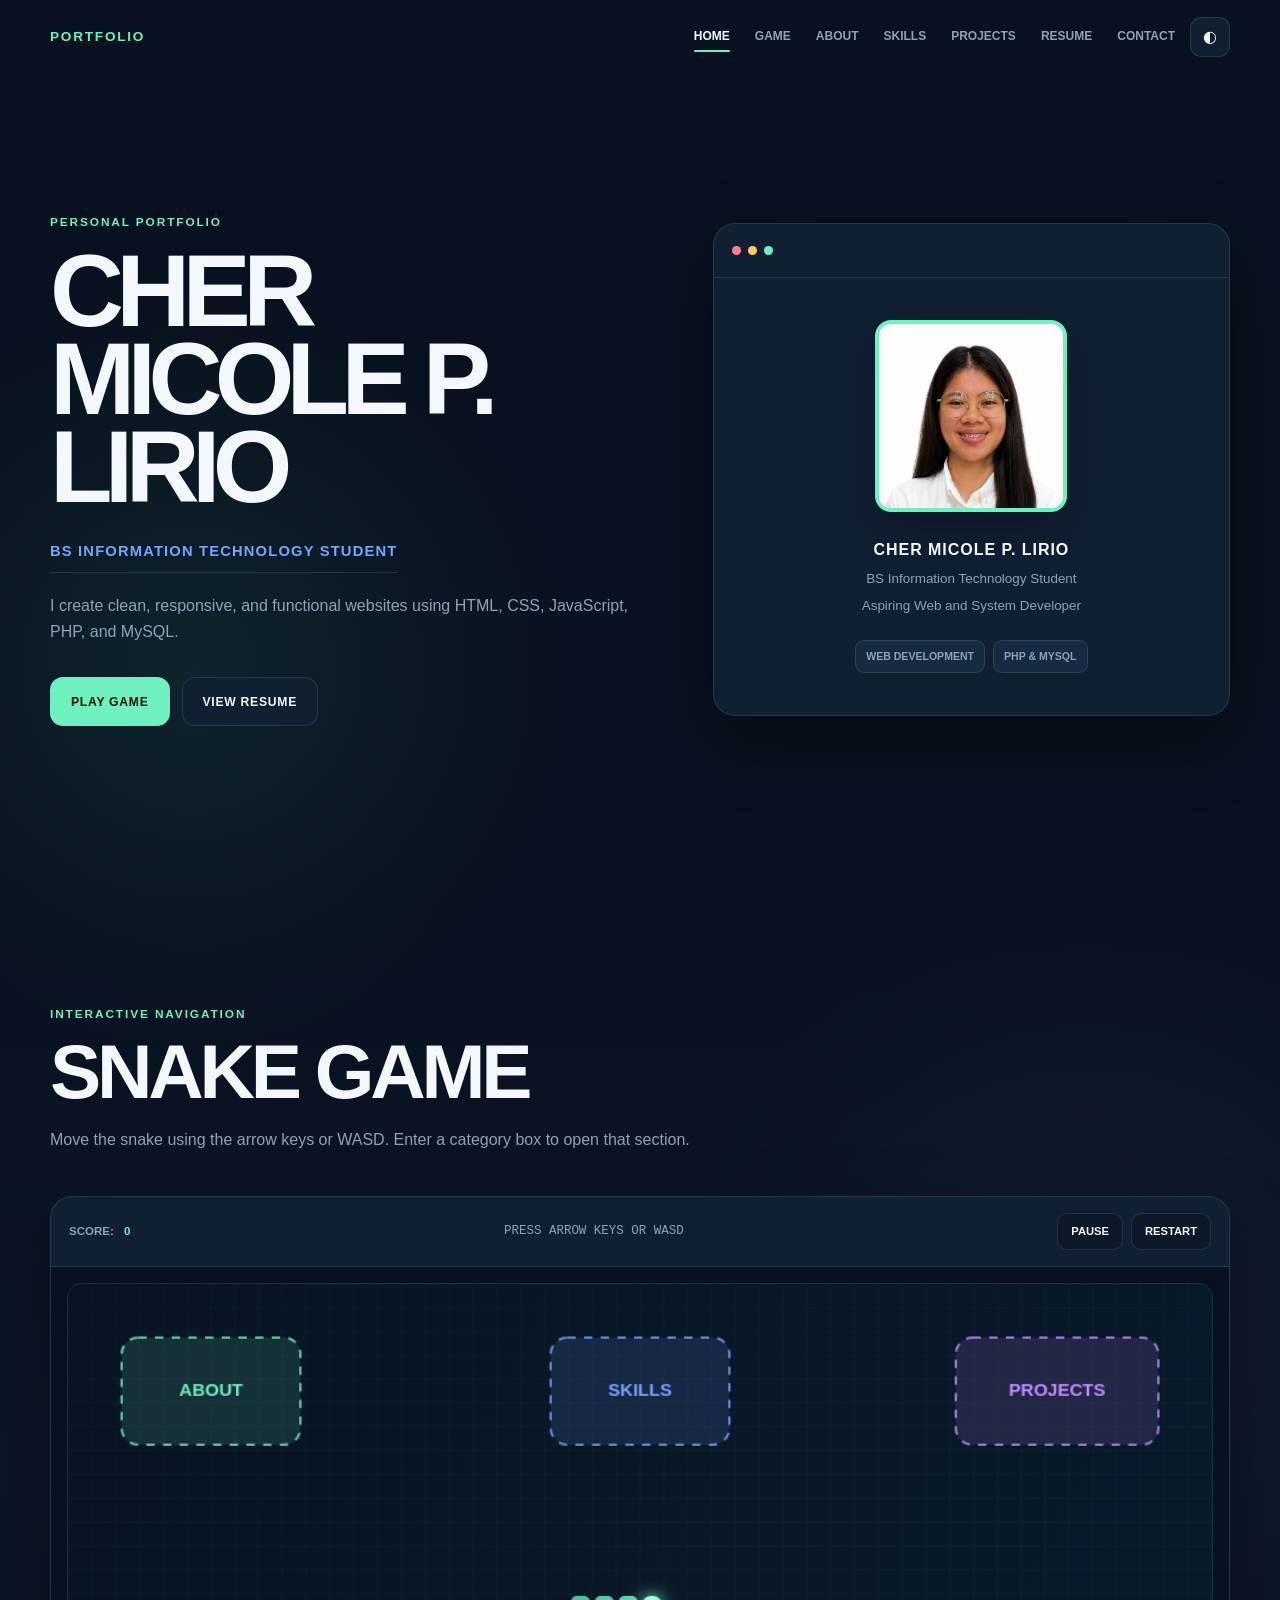
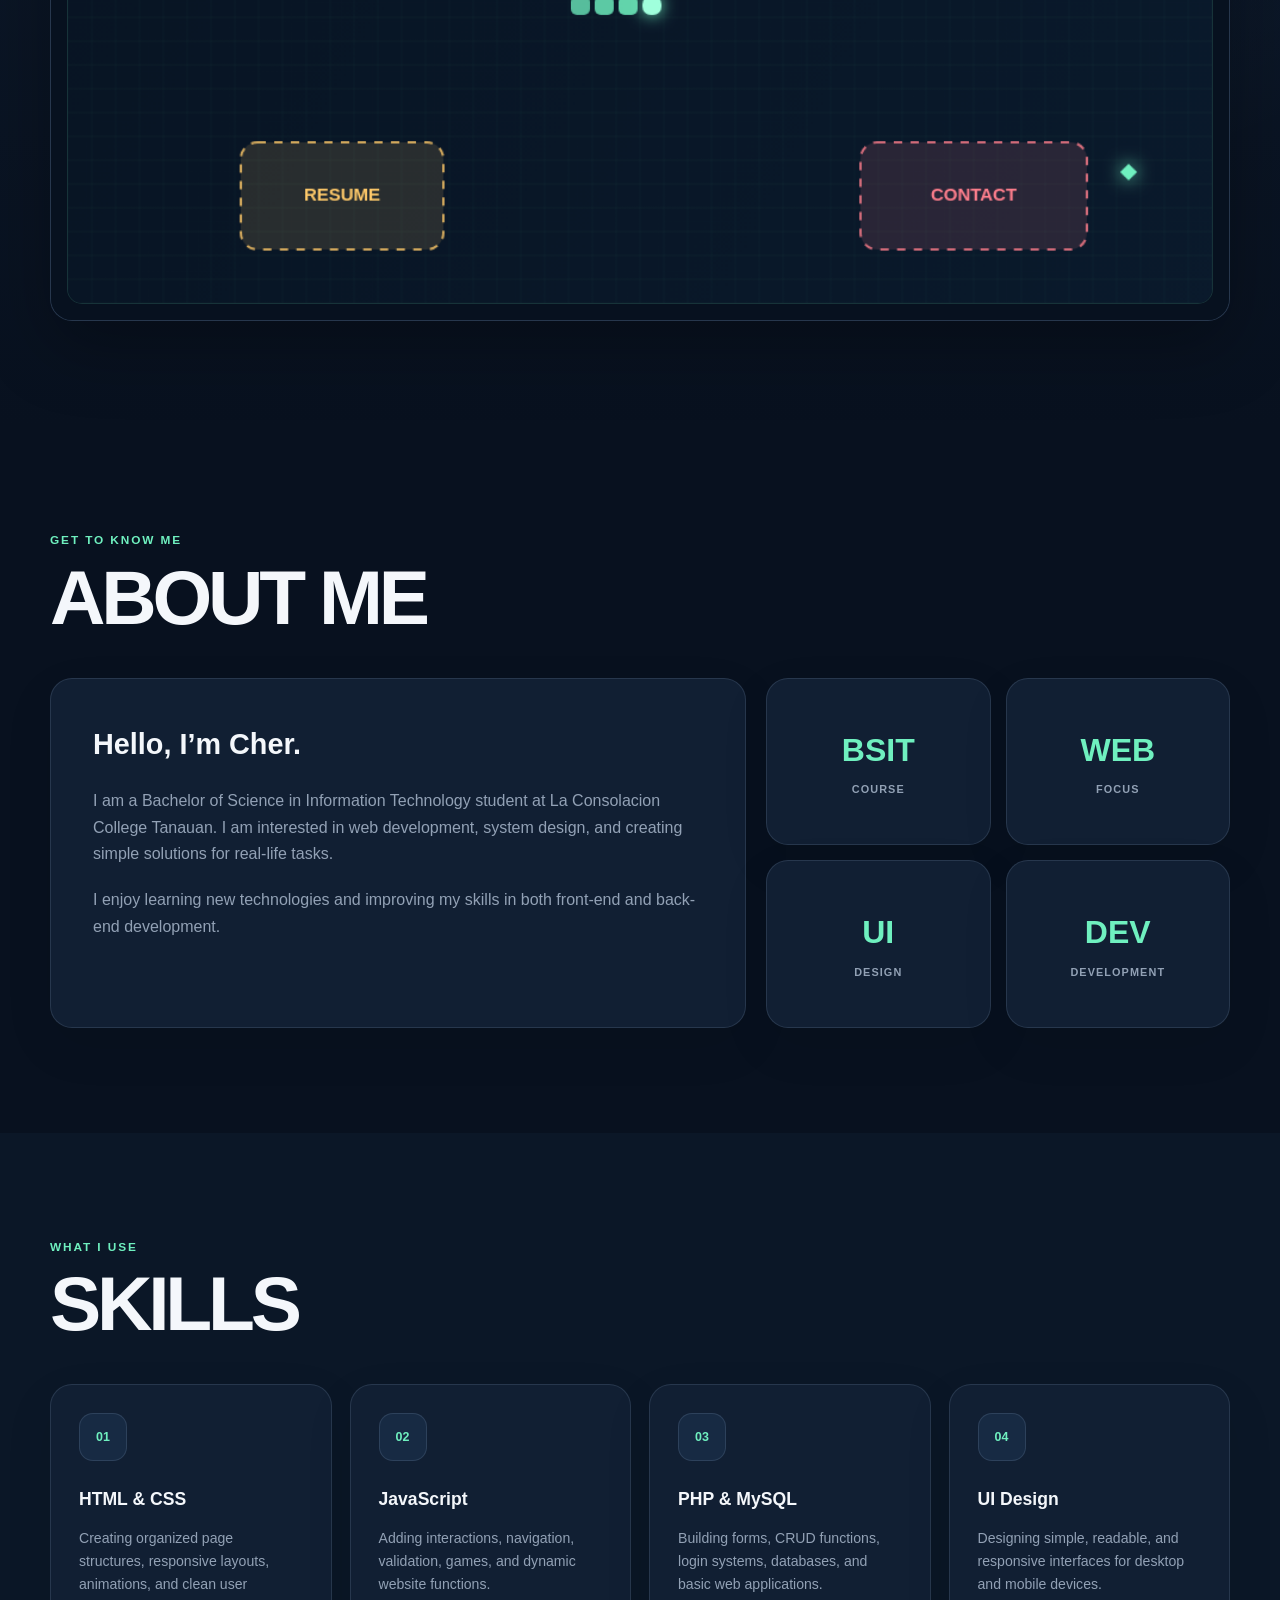
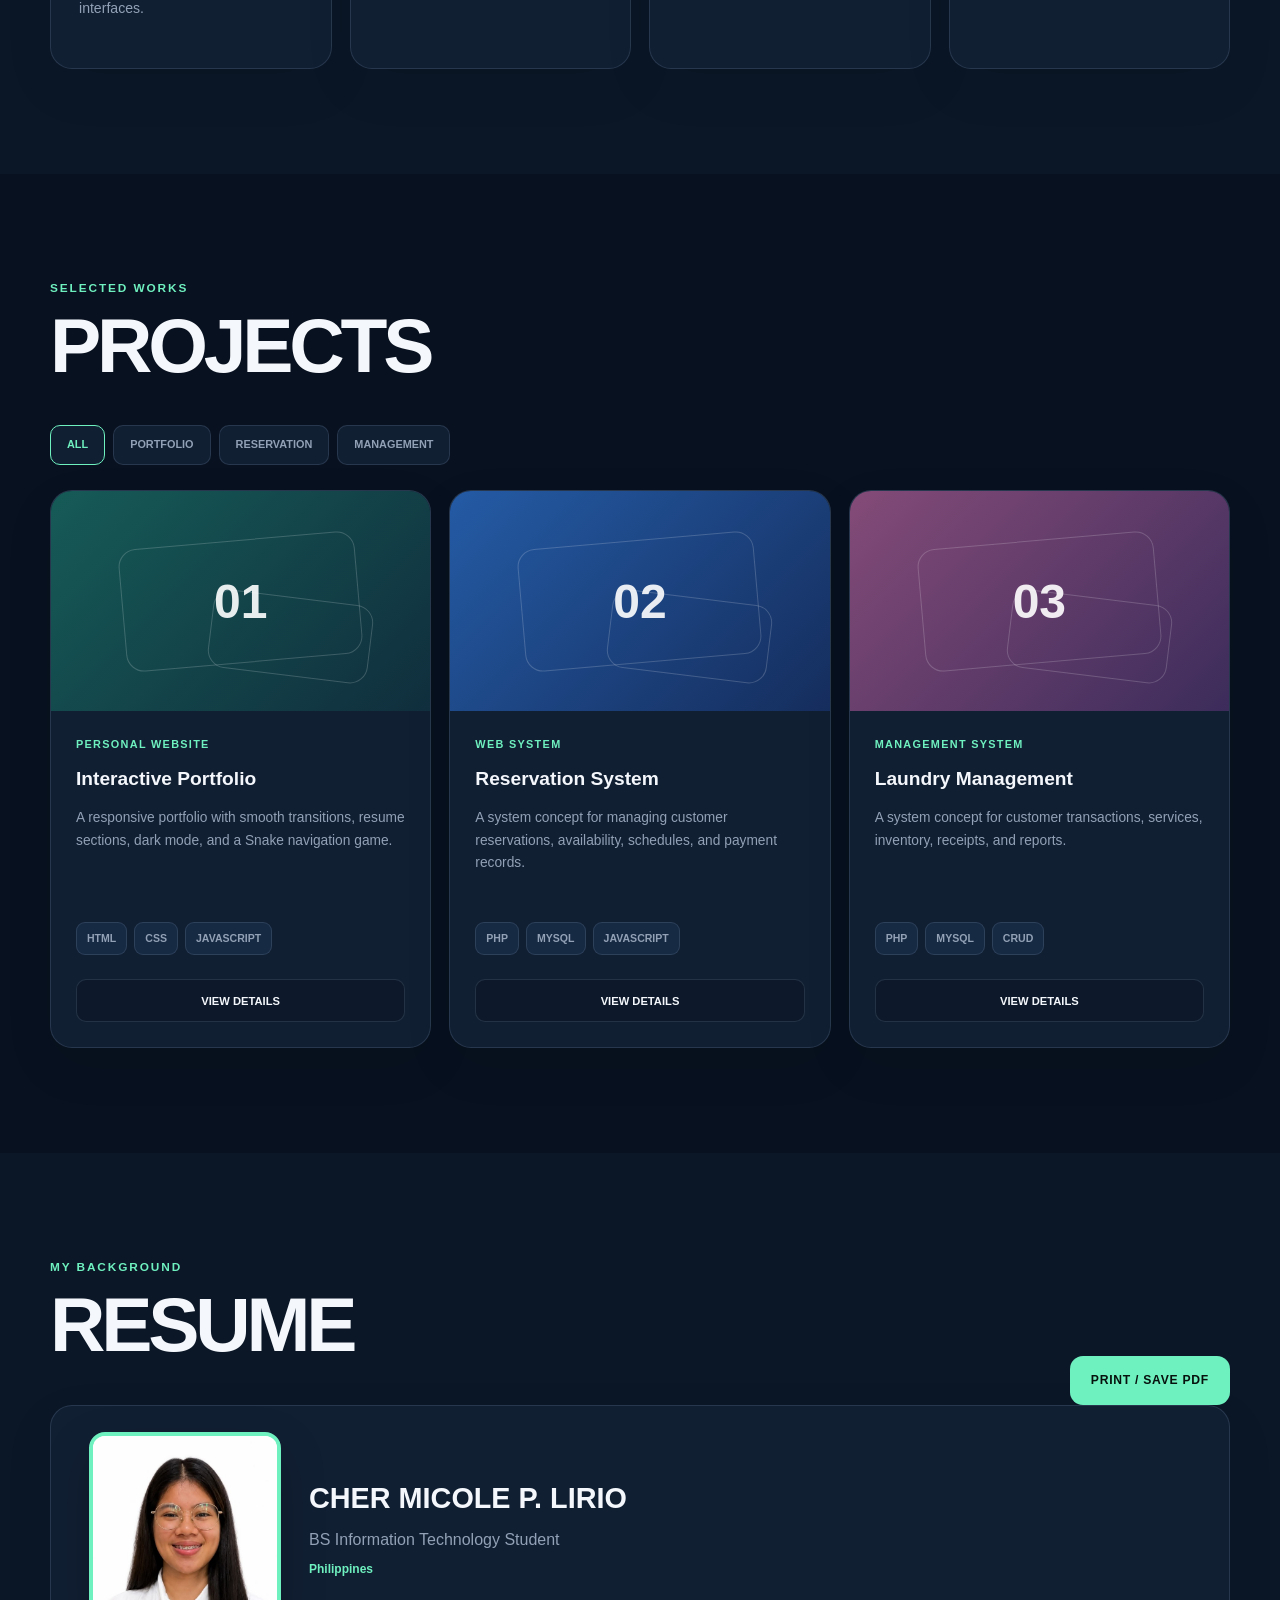
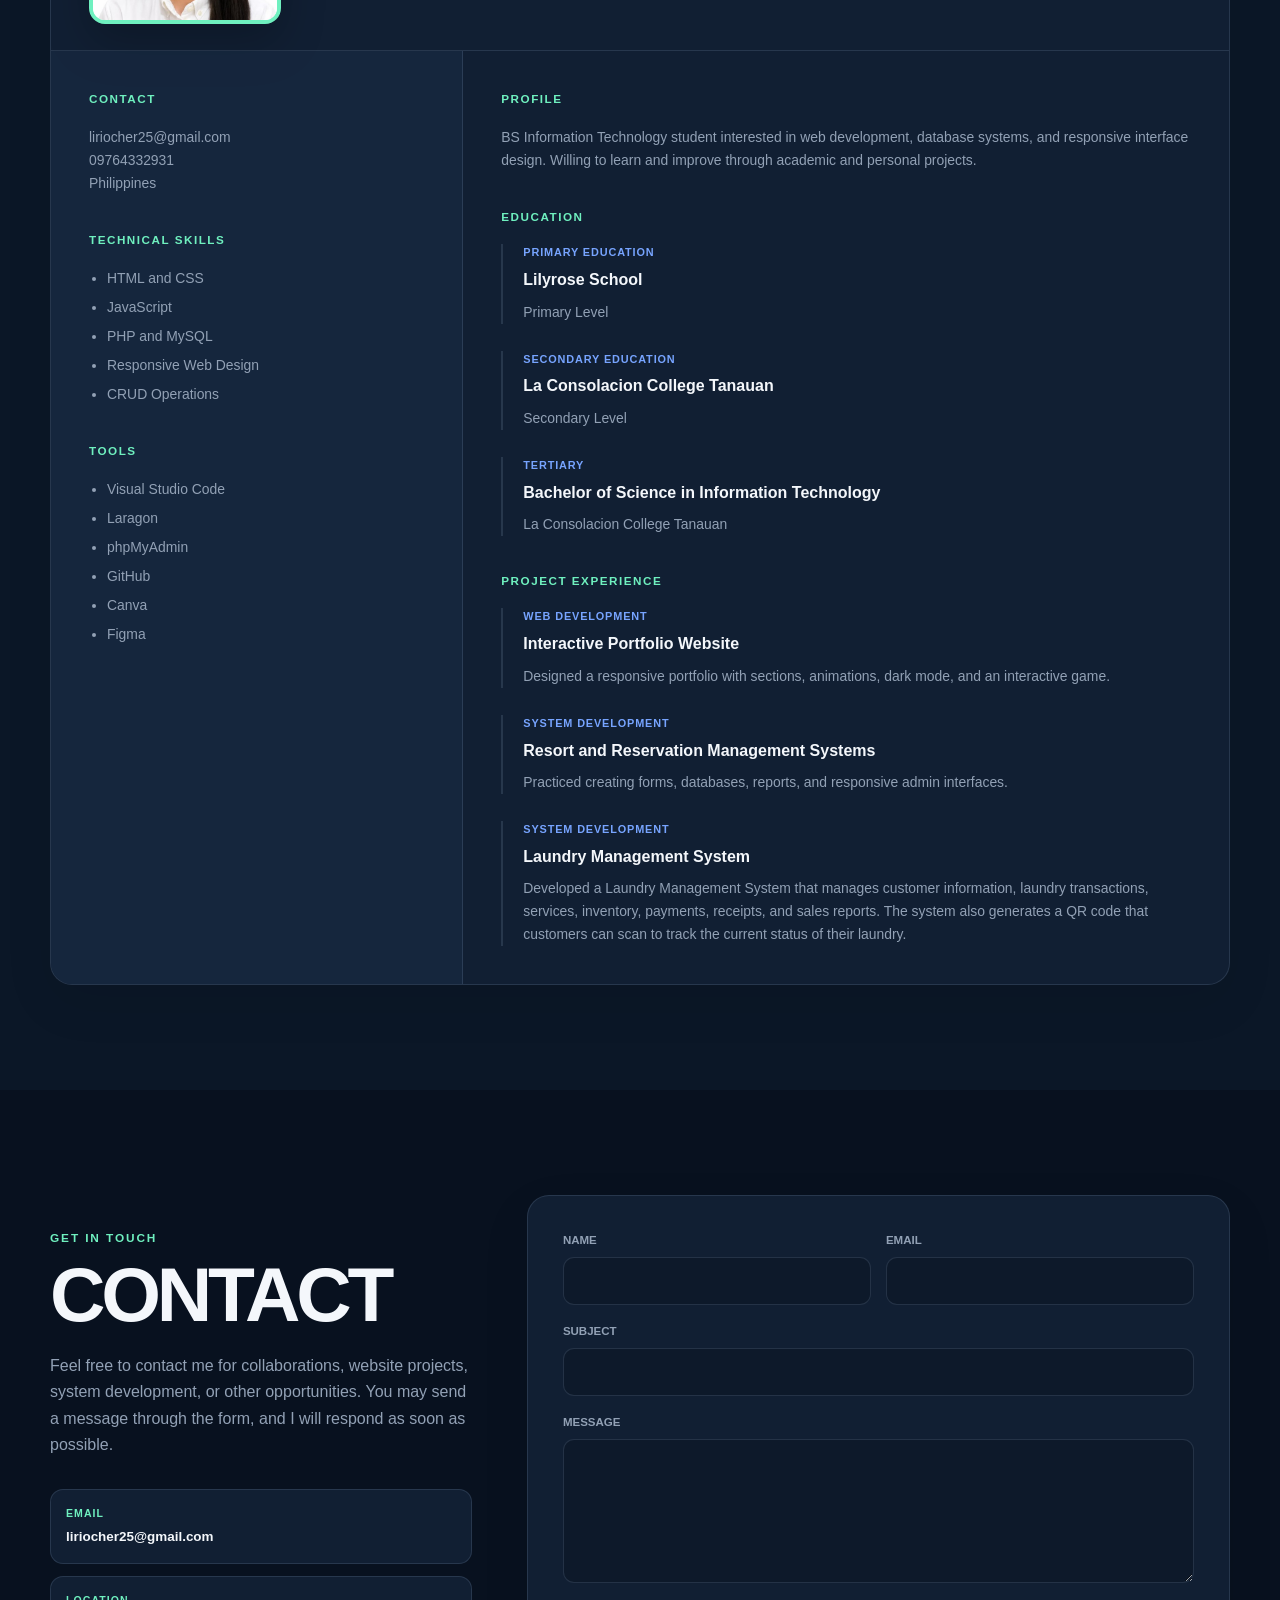
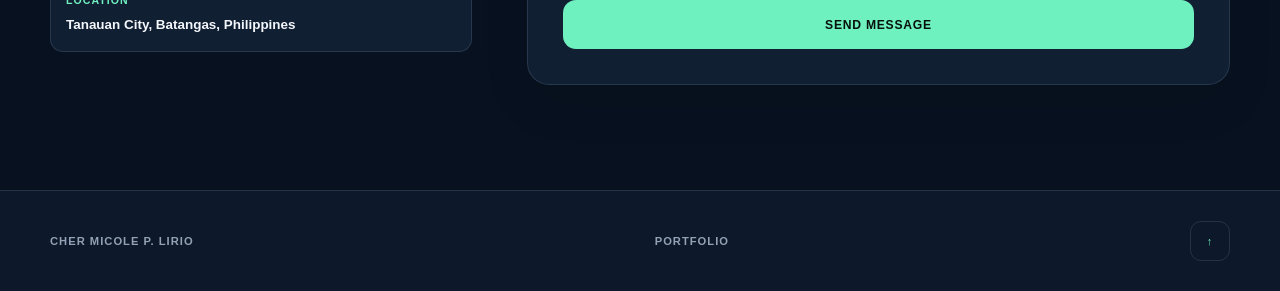
==== commit e3e437f5: "Update index.html" ====
--- a/cher_portfolio_laragon_database/index.html
+++ b/cher_portfolio_laragon_database/index.html
@@ -1,104 +1,3 @@
-<?php
-declare(strict_types=1);
-
-require_once __DIR__ . '/db.php';
-
-function sendJsonResponse(
-    bool $success,
-    string $message,
-    int $statusCode = 200
-): never {
-    http_response_code($statusCode);
-    header('Content-Type: application/json; charset=utf-8');
-
-    echo json_encode(
-        [
-            'success' => $success,
-            'message' => $message,
-        ],
-        JSON_UNESCAPED_UNICODE
-    );
-
-    exit;
-}
-
-if ($_SERVER['REQUEST_METHOD'] === 'POST'
-    && ($_POST['action'] ?? '') === 'save_contact_message'
-) {
-    $name = trim((string) ($_POST['name'] ?? ''));
-    $email = trim((string) ($_POST['email'] ?? ''));
-    $subject = trim((string) ($_POST['subject'] ?? ''));
-    $message = trim((string) ($_POST['message'] ?? ''));
-    $website = trim((string) ($_POST['website'] ?? ''));
-
-    /*
-     * Honeypot spam protection.
-     * Real users never see or complete the website field.
-     */
-    if ($website !== '') {
-        sendJsonResponse(true, 'Message sent successfully.');
-    }
-
-    if ($name === '' || $email === '' || $subject === '' || $message === '') {
-        sendJsonResponse(
-            false,
-            'Please complete all contact fields.',
-            422
-        );
-    }
-
-    if (!filter_var($email, FILTER_VALIDATE_EMAIL)) {
-        sendJsonResponse(
-            false,
-            'Please enter a valid email address.',
-            422
-        );
-    }
-
-    if (mb_strlen($name) > 120
-        || mb_strlen($email) > 190
-        || mb_strlen($subject) > 190
-        || mb_strlen($message) > 5000
-    ) {
-        sendJsonResponse(
-            false,
-            'One or more fields are too long.',
-            422
-        );
-    }
-
-    try {
-        $pdo = getDatabaseConnection();
-
-        $statement = $pdo->prepare(
-            'INSERT INTO contact_messages
-                (full_name, email, subject, message)
-             VALUES
-                (:full_name, :email, :subject, :message)'
-        );
-
-        $statement->execute([
-            'full_name' => $name,
-            'email'     => $email,
-            'subject'   => $subject,
-            'message'   => $message,
-        ]);
-
-        sendJsonResponse(
-            true,
-            'Your message was saved successfully.'
-        );
-    } catch (Throwable $exception) {
-        error_log($exception->getMessage());
-
-        sendJsonResponse(
-            false,
-            'Database connection failed. Please open setup.php first.',
-            500
-        );
-    }
-}
-?>
 <!DOCTYPE html>
 <html lang="en">
 <head>
@@ -1005,27 +904,7 @@
 
                 <form
                     class="contact-form reveal"
-                    id="contactForm"
-                    method="post"
-                    action="index.php#contact">
-
-                    <input
-                        type="hidden"
-                        name="action"
-                        value="save_contact_message">
-
-                    <div
-                        aria-hidden="true"
-                        style="position:absolute;left:-9999px;width:1px;height:1px;overflow:hidden;">
-                        <label>
-                            WEBSITE
-                            <input
-                                type="text"
-                                name="website"
-                                tabindex="-1"
-                                autocomplete="off">
-                        </label>
-                    </div>
+                    id="contactForm">
 
                     <div class="form-row">
                         <label>
@@ -1144,6 +1023,50 @@
     </div>
 
     <div class="toast" id="toast">READY</div>
+
+    <script>
+        /* GitHub Pages contact form: opens the visitor's email app. */
+        document.addEventListener("submit", function (event) {
+            const form = event.target;
+
+            if (!form.matches("#contactForm")) {
+                return;
+            }
+
+            event.preventDefault();
+            event.stopPropagation();
+            event.stopImmediatePropagation();
+
+            const name = document.getElementById("contactName").value.trim();
+            const email = document.getElementById("contactEmail").value.trim();
+            const subject = document.getElementById("contactSubject").value.trim();
+            const message = document.getElementById("contactMessage").value.trim();
+
+            const emailSubject = subject || "Portfolio Inquiry";
+            const emailBody = [
+                "Name: " + name,
+                "Email: " + email,
+                "",
+                message
+            ].join("\n");
+
+            const mailtoUrl =
+                "mailto:liriocher25@gmail.com" +
+                "?subject=" + encodeURIComponent(emailSubject) +
+                "&body=" + encodeURIComponent(emailBody);
+
+            const toast = document.getElementById("toast");
+            if (toast) {
+                toast.textContent = "OPENING YOUR EMAIL APP";
+                toast.classList.add("show");
+                window.setTimeout(function () {
+                    toast.classList.remove("show");
+                }, 2500);
+            }
+
+            window.location.href = mailtoUrl;
+        }, true);
+    </script>
 
     <script>
         document.addEventListener("DOMContentLoaded", function () {
